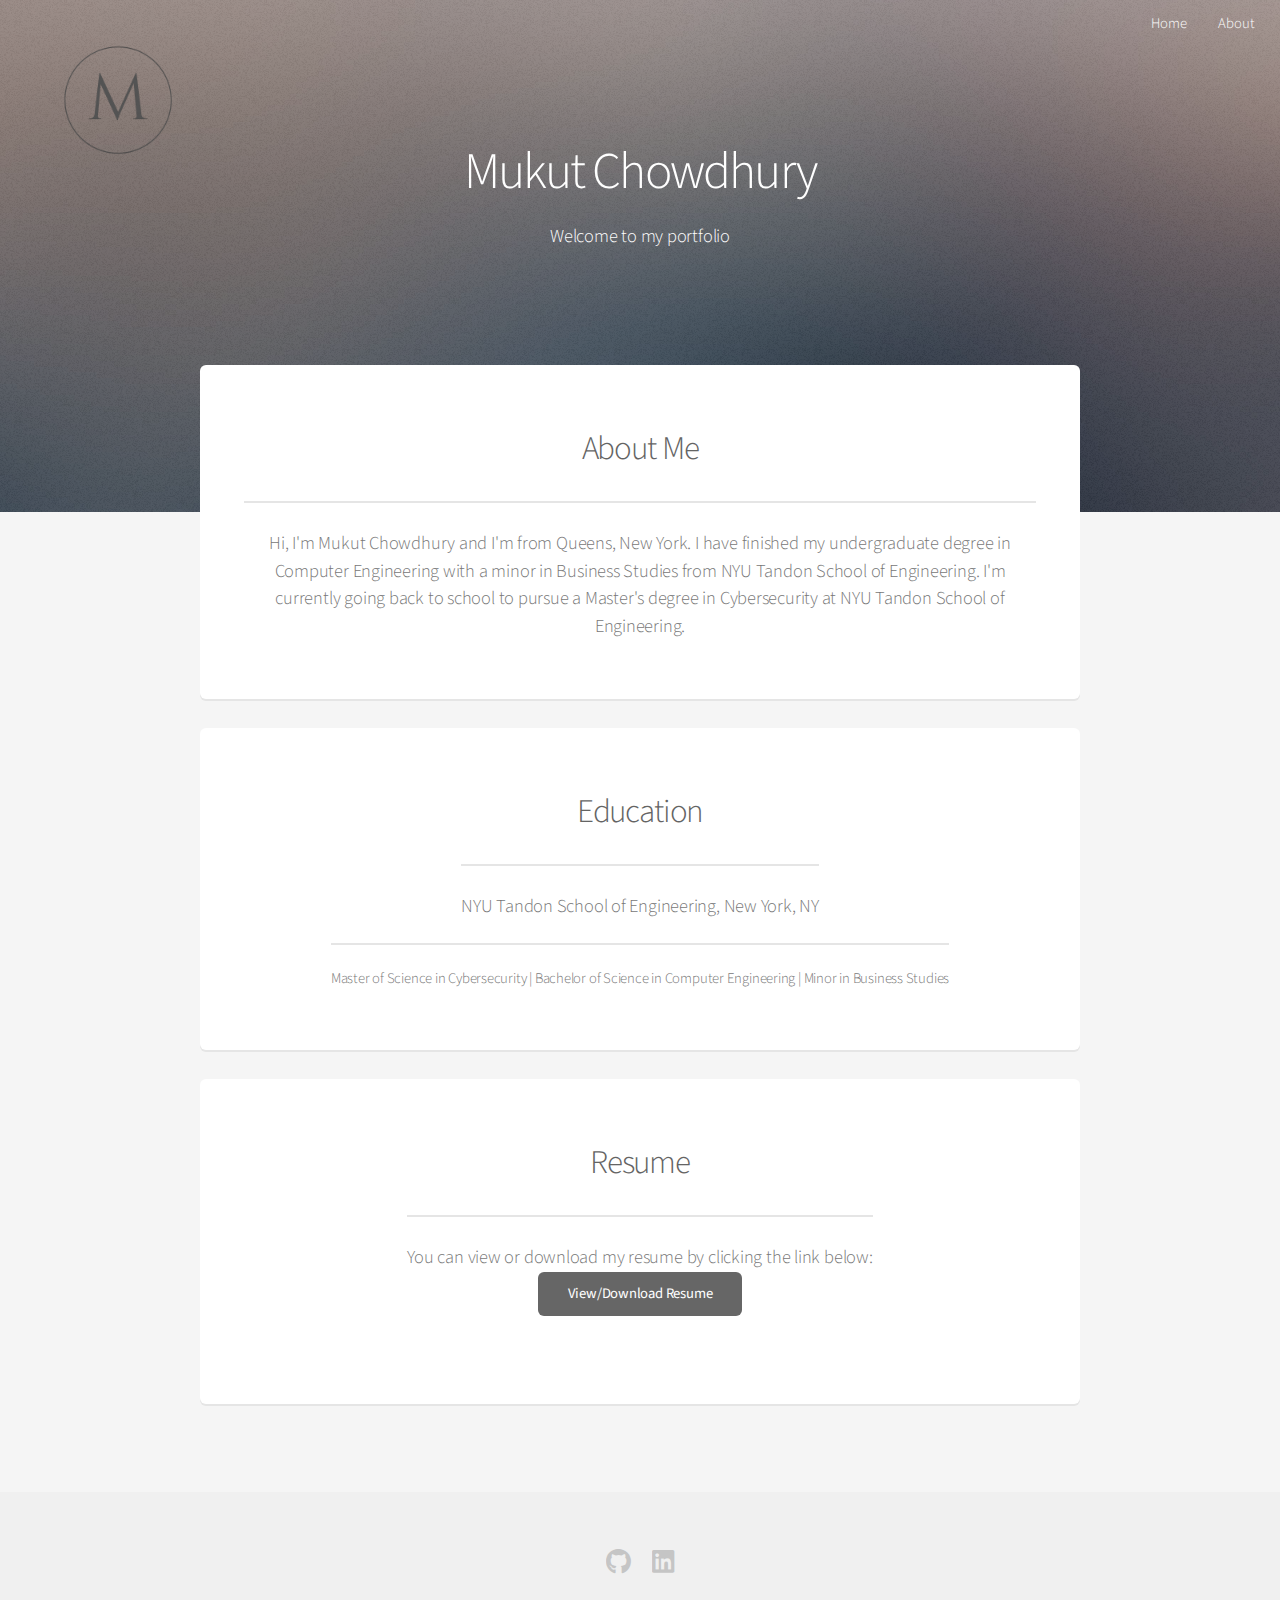
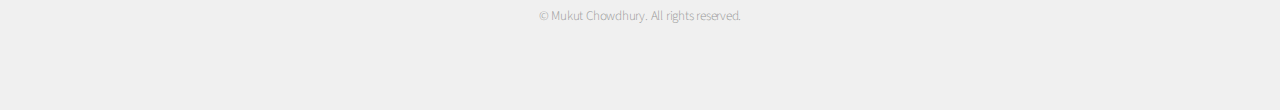
==== index.html @ 675eed46 "initial commit" ====
<!DOCTYPE HTML>
<html>
	<head>
		<title>Mukut Chowdhury - Portfolio</title>
		<meta charset="utf-8" />
		<meta name="viewport" content="width=device-width, initial-scale=1, user-scalable=no" />
		<link rel="stylesheet" href="assets/css/main.css" />
	</head>
	<body class="landing is-preload">
		<div id="page-wrapper">

			<!-- Header -->
				<header id="header" class="alt">
					<h1><a href="index.html"><img src="images/mukut-logo.png" alt="Logo" width="200px" height="200px"/></a></h1>
					<nav id="nav">
						<ul>
							<li><a href="index.html">Home</a></li>
							<li><a href="generic.html">About</a></li>
						</ul>
					</nav>
				</header>

			<!-- Banner -->
				<section id="banner">
					<h2>Mukut Chowdhury</h2>
					<p>Welcome to my portfolio</p>
				</section>

			<!-- Main -->
				<section id="main" class="container">
					<section class="box special">
						<header class="major">
							<h2>About Me</h2>
							<p>Hi, I'm Mukut Chowdhury and I'm from Queens, New York. I have finished my undergraduate degree in Computer Engineering with a minor in Business Studies from NYU Tandon School of Engineering. I'm currently going back to school to pursue a Master's degree in Cybersecurity at NYU Tandon School of Engineering. </p>
						</header>
					</section>

					<section class="box special features">
						<header class="major">
							<h2>Education</h2>
							<p>NYU Tandon School of Engineering, New York, NY</p>
							<p>Master of Science in Cybersecurity | Bachelor of Science in Computer Engineering | Minor in Business Studies</p>
						</header>
					</section>

					<section class="box special features">
						<header class="major">
							<h2>Resume</h2>
							<p>You can view or download my resume by clicking the link below:</p>
							<ul class="actions special">
								<li><a href="path/to/Mukut Chowdhury Resume.pdf" target="_blank" class="button">View/Download Resume</a></li>
							</ul>
						</header>
					</section>
				</section>

			<!-- Footer -->
				<footer id="footer">
					<ul class="icons">
						<li><a href="https://github.com/mukutchowdhury" target="_blank" class="icon brands fa-github"><span class="label">GitHub</span></a></li>
						<li><a href="https://linkedin.com/in/mchow2001" target="_blank" class="icon brands fa-linkedin"><span class="label">LinkedIn</span></a></li>
					</ul>
					<ul class="copyright">
						<li>&copy; Mukut Chowdhury. All rights reserved.</li>
					</ul>
				</footer>

		</div>

		<!-- Scripts -->
			<script src="assets/js/jquery.min.js"></script>
			<script src="assets/js/jquery.dropotron.min.js"></script>
			<script src="assets/js/jquery.scrollex.min.js"></script>
			<script src="assets/js/browser.min.js"></script>
			<script src="assets/js/breakpoints.min.js"></script>
			<script src="assets/js/util.js"></script>
			<script src="assets/js/main.js"></script>

	</body>
</html>
---- assets/css/main.css ----
@import url("fontawesome-all.min.css");
@import url("https://fonts.googleapis.com/css?family=Source+Sans+Pro:300,400,300italic,400italic");

/*
	Alpha by HTML5 UP
	html5up.net | @ajlkn
	Free for personal and commercial use under the CCA 3.0 license (html5up.net/license)
*/

/* Reset */

/* Based on meyerweb.com/eric/tools/css/reset (v2.0 | 20110126 | License: public domain) */

	html, body, div, span, applet, object,
	iframe, h1, h2, h3, h4, h5, h6, p, blockquote,
	pre, a, abbr, acronym, address, big, cite,
	code, del, dfn, em, img, ins, kbd, q, s, samp,
	small, strike, strong, sub, sup, tt, var, b,
	u, i, center, dl, dt, dd, ol, ul, li, fieldset,
	form, label, legend, table, caption, tbody,
	tfoot, thead, tr, th, td, article, aside,
	canvas, details, embed, figure, figcaption,
	footer, header, hgroup, menu, nav, output, ruby,
	section, summary, time, mark, audio, video {
		margin: 0;
		padding: 0;
		border: 0;
		font-size: 100%;
		font: inherit;
		vertical-align: baseline;
	}

	article, aside, details, figcaption, figure,
	footer, header, hgroup, menu, nav, section {
		display: block;
	}

	body {
		line-height: 1;
	}

	ol, ul {
		list-style: none;
	}

	blockquote, q {
		quotes: none;
	}

		blockquote:before, blockquote:after, q:before, q:after {
			content: '';
			content: none;
		}

	table {
		border-collapse: collapse;
		border-spacing: 0;
	}

	body {
		-webkit-text-size-adjust: none;
	}

	mark {
		background-color: transparent;
		color: inherit;
	}

	input::-moz-focus-inner {
		border: 0;
		padding: 0;
	}

	input, select, textarea {
		-moz-appearance: none;
		-webkit-appearance: none;
		-ms-appearance: none;
		appearance: none;
	}

/* Basic */

	@-ms-viewport {
		width: device-width;
	}

	body {
		-ms-overflow-style: scrollbar;
	}

	@media screen and (max-width: 480px) {

		html, body {
			min-width: 320px;
		}

	}

	html {
		box-sizing: border-box;
	}

	*, *:before, *:after {
		box-sizing: inherit;
	}

	body {
		background: #f5f5f5;
	}

	body, input, select, textarea {
		color: #777;
		font-family: "Source Sans Pro", sans-serif;
		font-size: 16pt;
		font-weight: 300;
		line-height: 1.65em;
		letter-spacing: -0.015em;
	}

	a {
		-moz-transition: color 0.2s ease-in-out, border-bottom-color 0.2s ease-in-out;
		-webkit-transition: color 0.2s ease-in-out, border-bottom-color 0.2s ease-in-out;
		-ms-transition: color 0.2s ease-in-out, border-bottom-color 0.2s ease-in-out;
		transition: color 0.2s ease-in-out, border-bottom-color 0.2s ease-in-out;
		border-bottom: dotted 1px;
		color: #e89980;
		text-decoration: none;
	}

		a:hover {
			border-bottom-color: transparent;
		}

	strong, b {
		color: #646464;
		font-weight: 400;
	}

	em, i {
		font-style: italic;
	}

	p {
		margin: 0 0 2em 0;
	}

	h1, h2, h3, h4, h5, h6 {
		color: #646464;
		font-weight: 300;
		line-height: 1em;
		margin: 0 0 0.5em 0;
	}

		h1 a, h2 a, h3 a, h4 a, h5 a, h6 a {
			color: inherit;
			text-decoration: none;
		}

	h2 {
		font-size: 2.25em;
		line-height: 1.5em;
		letter-spacing: -0.035em;
	}

	h3 {
		font-size: 1.75em;
		line-height: 1.5em;
		letter-spacing: -0.025em;
	}

	h4 {
		font-size: 1.1em;
		line-height: 1.5em;
		letter-spacing: 0;
	}

	h5 {
		font-size: 0.9em;
		line-height: 1.5em;
		letter-spacing: 0;
	}

	h6 {
		font-size: 0.7em;
		line-height: 1.5em;
		letter-spacing: 0;
	}

	sub {
		font-size: 0.8em;
		position: relative;
		top: 0.5em;
	}

	sup {
		font-size: 0.8em;
		position: relative;
		top: -0.5em;
	}

	hr {
		border: 0;
		border-bottom: solid 2px #e5e5e5;
		margin: 2em 0;
	}

		hr.major {
			margin: 3em 0;
		}

	blockquote {
		border-left: solid 4px #e5e5e5;
		font-style: italic;
		margin: 0 0 2em 0;
		padding: 0.5em 0 0.5em 2em;
	}

	pre {
		-webkit-overflow-scrolling: touch;
		background: #f8f8f8;
		border-radius: 6px;
		border: solid 1px #e5e5e5;
		font-family: monospace;
		font-size: 0.9em;
		line-height: 1.75em;
		margin: 0 0 2em 0;
		overflow-x: auto;
		padding: 1em 1.5em;
	}

	code {
		background: #f8f8f8;
		border-radius: 6px;
		border: solid 1px #e5e5e5;
		font-family: monospace;
		font-size: 0.9em;
		margin: 0 0.25em;
		padding: 0.25em 0.65em;
	}

	.align-left {
		text-align: left;
	}

	.align-center {
		text-align: center;
	}

	.align-right {
		text-align: right;
	}

/* Row */

	.row {
		display: flex;
		flex-wrap: wrap;
		box-sizing: border-box;
		align-items: stretch;
	}

		.row > * {
			box-sizing: border-box;
		}

		.row.gtr-uniform > * > :last-child {
			margin-bottom: 0;
		}

		.row.aln-left {
			justify-content: flex-start;
		}

		.row.aln-center {
			justify-content: center;
		}

		.row.aln-right {
			justify-content: flex-end;
		}

		.row.aln-top {
			align-items: flex-start;
		}

		.row.aln-middle {
			align-items: center;
		}

		.row.aln-bottom {
			align-items: flex-end;
		}

		.row > .imp {
			order: -1;
		}

		.row > .col-1 {
			width: 8.33333%;
		}

		.row > .off-1 {
			margin-left: 8.33333%;
		}

		.row > .col-2 {
			width: 16.66667%;
		}

		.row > .off-2 {
			margin-left: 16.66667%;
		}

		.row > .col-3 {
			width: 25%;
		}

		.row > .off-3 {
			margin-left: 25%;
		}

		.row > .col-4 {
			width: 33.33333%;
		}

		.row > .off-4 {
			margin-left: 33.33333%;
		}

		.row > .col-5 {
			width: 41.66667%;
		}

		.row > .off-5 {
			margin-left: 41.66667%;
		}

		.row > .col-6 {
			width: 50%;
		}

		.row > .off-6 {
			margin-left: 50%;
		}

		.row > .col-7 {
			width: 58.33333%;
		}

		.row > .off-7 {
			margin-left: 58.33333%;
		}

		.row > .col-8 {
			width: 66.66667%;
		}

		.row > .off-8 {
			margin-left: 66.66667%;
		}

		.row > .col-9 {
			width: 75%;
		}

		.row > .off-9 {
			margin-left: 75%;
		}

		.row > .col-10 {
			width: 83.33333%;
		}

		.row > .off-10 {
			margin-left: 83.33333%;
		}

		.row > .col-11 {
			width: 91.66667%;
		}

		.row > .off-11 {
			margin-left: 91.66667%;
		}

		.row > .col-12 {
			width: 100%;
		}

		.row > .off-12 {
			margin-left: 100%;
		}

		.row.gtr-0 {
			margin-top: 0;
			margin-left: 0em;
		}

			.row.gtr-0 > * {
				padding: 0 0 0 0em;
			}

			.row.gtr-0.gtr-uniform {
				margin-top: 0em;
			}

				.row.gtr-0.gtr-uniform > * {
					padding-top: 0em;
				}

		.row.gtr-25 {
			margin-top: 0;
			margin-left: -0.5em;
		}

			.row.gtr-25 > * {
				padding: 0 0 0 0.5em;
			}

			.row.gtr-25.gtr-uniform {
				margin-top: -0.5em;
			}

				.row.gtr-25.gtr-uniform > * {
					padding-top: 0.5em;
				}

		.row.gtr-50 {
			margin-top: 0;
			margin-left: -1em;
		}

			.row.gtr-50 > * {
				padding: 0 0 0 1em;
			}

			.row.gtr-50.gtr-uniform {
				margin-top: -1em;
			}

				.row.gtr-50.gtr-uniform > * {
					padding-top: 1em;
				}

		.row {
			margin-top: 0;
			margin-left: -2em;
		}

			.row > * {
				padding: 0 0 0 2em;
			}

			.row.gtr-uniform {
				margin-top: -2em;
			}

				.row.gtr-uniform > * {
					padding-top: 2em;
				}

		.row.gtr-150 {
			margin-top: 0;
			margin-left: -3em;
		}

			.row.gtr-150 > * {
				padding: 0 0 0 3em;
			}

			.row.gtr-150.gtr-uniform {
				margin-top: -3em;
			}

				.row.gtr-150.gtr-uniform > * {
					padding-top: 3em;
				}

		.row.gtr-200 {
			margin-top: 0;
			margin-left: -4em;
		}

			.row.gtr-200 > * {
				padding: 0 0 0 4em;
			}

			.row.gtr-200.gtr-uniform {
				margin-top: -4em;
			}

				.row.gtr-200.gtr-uniform > * {
					padding-top: 4em;
				}

		@media screen and (max-width: 1680px) {

			.row {
				display: flex;
				flex-wrap: wrap;
				box-sizing: border-box;
				align-items: stretch;
			}

				.row > * {
					box-sizing: border-box;
				}

				.row.gtr-uniform > * > :last-child {
					margin-bottom: 0;
				}

				.row.aln-left {
					justify-content: flex-start;
				}

				.row.aln-center {
					justify-content: center;
				}

				.row.aln-right {
					justify-content: flex-end;
				}

				.row.aln-top {
					align-items: flex-start;
				}

				.row.aln-middle {
					align-items: center;
				}

				.row.aln-bottom {
					align-items: flex-end;
				}

				.row > .imp-wide {
					order: -1;
				}

				.row > .col-1-wide {
					width: 8.33333%;
				}

				.row > .off-1-wide {
					margin-left: 8.33333%;
				}

				.row > .col-2-wide {
					width: 16.66667%;
				}

				.row > .off-2-wide {
					margin-left: 16.66667%;
				}

				.row > .col-3-wide {
					width: 25%;
				}

				.row > .off-3-wide {
					margin-left: 25%;
				}

				.row > .col-4-wide {
					width: 33.33333%;
				}

				.row > .off-4-wide {
					margin-left: 33.33333%;
				}

				.row > .col-5-wide {
					width: 41.66667%;
				}

				.row > .off-5-wide {
					margin-left: 41.66667%;
				}

				.row > .col-6-wide {
					width: 50%;
				}

				.row > .off-6-wide {
					margin-left: 50%;
				}

				.row > .col-7-wide {
					width: 58.33333%;
				}

				.row > .off-7-wide {
					margin-left: 58.33333%;
				}

				.row > .col-8-wide {
					width: 66.66667%;
				}

				.row > .off-8-wide {
					margin-left: 66.66667%;
				}

				.row > .col-9-wide {
					width: 75%;
				}

				.row > .off-9-wide {
					margin-left: 75%;
				}

				.row > .col-10-wide {
					width: 83.33333%;
				}

				.row > .off-10-wide {
					margin-left: 83.33333%;
				}

				.row > .col-11-wide {
					width: 91.66667%;
				}

				.row > .off-11-wide {
					margin-left: 91.66667%;
				}

				.row > .col-12-wide {
					width: 100%;
				}

				.row > .off-12-wide {
					margin-left: 100%;
				}

				.row.gtr-0 {
					margin-top: 0;
					margin-left: 0em;
				}

					.row.gtr-0 > * {
						padding: 0 0 0 0em;
					}

					.row.gtr-0.gtr-uniform {
						margin-top: 0em;
					}

						.row.gtr-0.gtr-uniform > * {
							padding-top: 0em;
						}

				.row.gtr-25 {
					margin-top: 0;
					margin-left: -0.5em;
				}

					.row.gtr-25 > * {
						padding: 0 0 0 0.5em;
					}

					.row.gtr-25.gtr-uniform {
						margin-top: -0.5em;
					}

						.row.gtr-25.gtr-uniform > * {
							padding-top: 0.5em;
						}

				.row.gtr-50 {
					margin-top: 0;
					margin-left: -1em;
				}

					.row.gtr-50 > * {
						padding: 0 0 0 1em;
					}

					.row.gtr-50.gtr-uniform {
						margin-top: -1em;
					}

						.row.gtr-50.gtr-uniform > * {
							padding-top: 1em;
						}

				.row {
					margin-top: 0;
					margin-left: -2em;
				}

					.row > * {
						padding: 0 0 0 2em;
					}

					.row.gtr-uniform {
						margin-top: -2em;
					}

						.row.gtr-uniform > * {
							padding-top: 2em;
						}

				.row.gtr-150 {
					margin-top: 0;
					margin-left: -3em;
				}

					.row.gtr-150 > * {
						padding: 0 0 0 3em;
					}

					.row.gtr-150.gtr-uniform {
						margin-top: -3em;
					}

						.row.gtr-150.gtr-uniform > * {
							padding-top: 3em;
						}

				.row.gtr-200 {
					margin-top: 0;
					margin-left: -4em;
				}

					.row.gtr-200 > * {
						padding: 0 0 0 4em;
					}

					.row.gtr-200.gtr-uniform {
						margin-top: -4em;
					}

						.row.gtr-200.gtr-uniform > * {
							padding-top: 4em;
						}

		}

		@media screen and (max-width: 1280px) {

			.row {
				display: flex;
				flex-wrap: wrap;
				box-sizing: border-box;
				align-items: stretch;
			}

				.row > * {
					box-sizing: border-box;
				}

				.row.gtr-uniform > * > :last-child {
					margin-bottom: 0;
				}

				.row.aln-left {
					justify-content: flex-start;
				}

				.row.aln-center {
					justify-content: center;
				}

				.row.aln-right {
					justify-content: flex-end;
				}

				.row.aln-top {
					align-items: flex-start;
				}

				.row.aln-middle {
					align-items: center;
				}

				.row.aln-bottom {
					align-items: flex-end;
				}

				.row > .imp-normal {
					order: -1;
				}

				.row > .col-1-normal {
					width: 8.33333%;
				}

				.row > .off-1-normal {
					margin-left: 8.33333%;
				}

				.row > .col-2-normal {
					width: 16.66667%;
				}

				.row > .off-2-normal {
					margin-left: 16.66667%;
				}

				.row > .col-3-normal {
					width: 25%;
				}

				.row > .off-3-normal {
					margin-left: 25%;
				}

				.row > .col-4-normal {
					width: 33.33333%;
				}

				.row > .off-4-normal {
					margin-left: 33.33333%;
				}

				.row > .col-5-normal {
					width: 41.66667%;
				}

				.row > .off-5-normal {
					margin-left: 41.66667%;
				}

				.row > .col-6-normal {
					width: 50%;
				}

				.row > .off-6-normal {
					margin-left: 50%;
				}

				.row > .col-7-normal {
					width: 58.33333%;
				}

				.row > .off-7-normal {
					margin-left: 58.33333%;
				}

				.row > .col-8-normal {
					width: 66.66667%;
				}

				.row > .off-8-normal {
					margin-left: 66.66667%;
				}

				.row > .col-9-normal {
					width: 75%;
				}

				.row > .off-9-normal {
					margin-left: 75%;
				}

				.row > .col-10-normal {
					width: 83.33333%;
				}

				.row > .off-10-normal {
					margin-left: 83.33333%;
				}

				.row > .col-11-normal {
					width: 91.66667%;
				}

				.row > .off-11-normal {
					margin-left: 91.66667%;
				}

				.row > .col-12-normal {
					width: 100%;
				}

				.row > .off-12-normal {
					margin-left: 100%;
				}

				.row.gtr-0 {
					margin-top: 0;
					margin-left: 0em;
				}

					.row.gtr-0 > * {
						padding: 0 0 0 0em;
					}

					.row.gtr-0.gtr-uniform {
						margin-top: 0em;
					}

						.row.gtr-0.gtr-uniform > * {
							padding-top: 0em;
						}

				.row.gtr-25 {
					margin-top: 0;
					margin-left: -0.5em;
				}

					.row.gtr-25 > * {
						padding: 0 0 0 0.5em;
					}

					.row.gtr-25.gtr-uniform {
						margin-top: -0.5em;
					}

						.row.gtr-25.gtr-uniform > * {
							padding-top: 0.5em;
						}

				.row.gtr-50 {
					margin-top: 0;
					margin-left: -1em;
				}

					.row.gtr-50 > * {
						padding: 0 0 0 1em;
					}

					.row.gtr-50.gtr-uniform {
						margin-top: -1em;
					}

						.row.gtr-50.gtr-uniform > * {
							padding-top: 1em;
						}

				.row {
					margin-top: 0;
					margin-left: -2em;
				}

					.row > * {
						padding: 0 0 0 2em;
					}

					.row.gtr-uniform {
						margin-top: -2em;
					}

						.row.gtr-uniform > * {
							padding-top: 2em;
						}

				.row.gtr-150 {
					margin-top: 0;
					margin-left: -3em;
				}

					.row.gtr-150 > * {
						padding: 0 0 0 3em;
					}

					.row.gtr-150.gtr-uniform {
						margin-top: -3em;
					}

						.row.gtr-150.gtr-uniform > * {
							padding-top: 3em;
						}

				.row.gtr-200 {
					margin-top: 0;
					margin-left: -4em;
				}

					.row.gtr-200 > * {
						padding: 0 0 0 4em;
					}

					.row.gtr-200.gtr-uniform {
						margin-top: -4em;
					}

						.row.gtr-200.gtr-uniform > * {
							padding-top: 4em;
						}

		}

		@media screen and (max-width: 980px) {

			.row {
				display: flex;
				flex-wrap: wrap;
				box-sizing: border-box;
				align-items: stretch;
			}

				.row > * {
					box-sizing: border-box;
				}

				.row.gtr-uniform > * > :last-child {
					margin-bottom: 0;
				}

				.row.aln-left {
					justify-content: flex-start;
				}

				.row.aln-center {
					justify-content: center;
				}

				.row.aln-right {
					justify-content: flex-end;
				}

				.row.aln-top {
					align-items: flex-start;
				}

				.row.aln-middle {
					align-items: center;
				}

				.row.aln-bottom {
					align-items: flex-end;
				}

				.row > .imp-narrow {
					order: -1;
				}

				.row > .col-1-narrow {
					width: 8.33333%;
				}

				.row > .off-1-narrow {
					margin-left: 8.33333%;
				}

				.row > .col-2-narrow {
					width: 16.66667%;
				}

				.row > .off-2-narrow {
					margin-left: 16.66667%;
				}

				.row > .col-3-narrow {
					width: 25%;
				}

				.row > .off-3-narrow {
					margin-left: 25%;
				}

				.row > .col-4-narrow {
					width: 33.33333%;
				}

				.row > .off-4-narrow {
					margin-left: 33.33333%;
				}

				.row > .col-5-narrow {
					width: 41.66667%;
				}

				.row > .off-5-narrow {
					margin-left: 41.66667%;
				}

				.row > .col-6-narrow {
					width: 50%;
				}

				.row > .off-6-narrow {
					margin-left: 50%;
				}

				.row > .col-7-narrow {
					width: 58.33333%;
				}

				.row > .off-7-narrow {
					margin-left: 58.33333%;
				}

				.row > .col-8-narrow {
					width: 66.66667%;
				}

				.row > .off-8-narrow {
					margin-left: 66.66667%;
				}

				.row > .col-9-narrow {
					width: 75%;
				}

				.row > .off-9-narrow {
					margin-left: 75%;
				}

				.row > .col-10-narrow {
					width: 83.33333%;
				}

				.row > .off-10-narrow {
					margin-left: 83.33333%;
				}

				.row > .col-11-narrow {
					width: 91.66667%;
				}

				.row > .off-11-narrow {
					margin-left: 91.66667%;
				}

				.row > .col-12-narrow {
					width: 100%;
				}

				.row > .off-12-narrow {
					margin-left: 100%;
				}

				.row.gtr-0 {
					margin-top: 0;
					margin-left: 0em;
				}

					.row.gtr-0 > * {
						padding: 0 0 0 0em;
					}

					.row.gtr-0.gtr-uniform {
						margin-top: 0em;
					}

						.row.gtr-0.gtr-uniform > * {
							padding-top: 0em;
						}

				.row.gtr-25 {
					margin-top: 0;
					margin-left: -0.5em;
				}

					.row.gtr-25 > * {
						padding: 0 0 0 0.5em;
					}

					.row.gtr-25.gtr-uniform {
						margin-top: -0.5em;
					}

						.row.gtr-25.gtr-uniform > * {
							padding-top: 0.5em;
						}

				.row.gtr-50 {
					margin-top: 0;
					margin-left: -1em;
				}

					.row.gtr-50 > * {
						padding: 0 0 0 1em;
					}

					.row.gtr-50.gtr-uniform {
						margin-top: -1em;
					}

						.row.gtr-50.gtr-uniform > * {
							padding-top: 1em;
						}

				.row {
					margin-top: 0;
					margin-left: -2em;
				}

					.row > * {
						padding: 0 0 0 2em;
					}

					.row.gtr-uniform {
						margin-top: -2em;
					}

						.row.gtr-uniform > * {
							padding-top: 2em;
						}

				.row.gtr-150 {
					margin-top: 0;
					margin-left: -3em;
				}

					.row.gtr-150 > * {
						padding: 0 0 0 3em;
					}

					.row.gtr-150.gtr-uniform {
						margin-top: -3em;
					}

						.row.gtr-150.gtr-uniform > * {
							padding-top: 3em;
						}

				.row.gtr-200 {
					margin-top: 0;
					margin-left: -4em;
				}

					.row.gtr-200 > * {
						padding: 0 0 0 4em;
					}

					.row.gtr-200.gtr-uniform {
						margin-top: -4em;
					}

						.row.gtr-200.gtr-uniform > * {
							padding-top: 4em;
						}

		}

		@media screen and (max-width: 840px) {

			.row {
				display: flex;
				flex-wrap: wrap;
				box-sizing: border-box;
				align-items: stretch;
			}

				.row > * {
					box-sizing: border-box;
				}

				.row.gtr-uniform > * > :last-child {
					margin-bottom: 0;
				}

				.row.aln-left {
					justify-content: flex-start;
				}

				.row.aln-center {
					justify-content: center;
				}

				.row.aln-right {
					justify-content: flex-end;
				}

				.row.aln-top {
					align-items: flex-start;
				}

				.row.aln-middle {
					align-items: center;
				}

				.row.aln-bottom {
					align-items: flex-end;
				}

				.row > .imp-narrower {
					order: -1;
				}

				.row > .col-1-narrower {
					width: 8.33333%;
				}

				.row > .off-1-narrower {
					margin-left: 8.33333%;
				}

				.row > .col-2-narrower {
					width: 16.66667%;
				}

				.row > .off-2-narrower {
					margin-left: 16.66667%;
				}

				.row > .col-3-narrower {
					width: 25%;
				}

				.row > .off-3-narrower {
					margin-left: 25%;
				}

				.row > .col-4-narrower {
					width: 33.33333%;
				}

				.row > .off-4-narrower {
					margin-left: 33.33333%;
				}

				.row > .col-5-narrower {
					width: 41.66667%;
				}

				.row > .off-5-narrower {
					margin-left: 41.66667%;
				}

				.row > .col-6-narrower {
					width: 50%;
				}

				.row > .off-6-narrower {
					margin-left: 50%;
				}

				.row > .col-7-narrower {
					width: 58.33333%;
				}

				.row > .off-7-narrower {
					margin-left: 58.33333%;
				}

				.row > .col-8-narrower {
					width: 66.66667%;
				}

				.row > .off-8-narrower {
					margin-left: 66.66667%;
				}

				.row > .col-9-narrower {
					width: 75%;
				}

				.row > .off-9-narrower {
					margin-left: 75%;
				}

				.row > .col-10-narrower {
					width: 83.33333%;
				}

				.row > .off-10-narrower {
					margin-left: 83.33333%;
				}

				.row > .col-11-narrower {
					width: 91.66667%;
				}

				.row > .off-11-narrower {
					margin-left: 91.66667%;
				}

				.row > .col-12-narrower {
					width: 100%;
				}

				.row > .off-12-narrower {
					margin-left: 100%;
				}

				.row.gtr-0 {
					margin-top: 0;
					margin-left: 0em;
				}

					.row.gtr-0 > * {
						padding: 0 0 0 0em;
					}

					.row.gtr-0.gtr-uniform {
						margin-top: 0em;
					}

						.row.gtr-0.gtr-uniform > * {
							padding-top: 0em;
						}

				.row.gtr-25 {
					margin-top: 0;
					margin-left: -0.5em;
				}

					.row.gtr-25 > * {
						padding: 0 0 0 0.5em;
					}

					.row.gtr-25.gtr-uniform {
						margin-top: -0.5em;
					}

						.row.gtr-25.gtr-uniform > * {
							padding-top: 0.5em;
						}

				.row.gtr-50 {
					margin-top: 0;
					margin-left: -1em;
				}

					.row.gtr-50 > * {
						padding: 0 0 0 1em;
					}

					.row.gtr-50.gtr-uniform {
						margin-top: -1em;
					}

						.row.gtr-50.gtr-uniform > * {
							padding-top: 1em;
						}

				.row {
					margin-top: 0;
					margin-left: -2em;
				}

					.row > * {
						padding: 0 0 0 2em;
					}

					.row.gtr-uniform {
						margin-top: -2em;
					}

						.row.gtr-uniform > * {
							padding-top: 2em;
						}

				.row.gtr-150 {
					margin-top: 0;
					margin-left: -3em;
				}

					.row.gtr-150 > * {
						padding: 0 0 0 3em;
					}

					.row.gtr-150.gtr-uniform {
						margin-top: -3em;
					}

						.row.gtr-150.gtr-uniform > * {
							padding-top: 3em;
						}

				.row.gtr-200 {
					margin-top: 0;
					margin-left: -4em;
				}

					.row.gtr-200 > * {
						padding: 0 0 0 4em;
					}

					.row.gtr-200.gtr-uniform {
						margin-top: -4em;
					}

						.row.gtr-200.gtr-uniform > * {
							padding-top: 4em;
						}

		}

		@media screen and (max-width: 736px) {

			.row {
				display: flex;
				flex-wrap: wrap;
				box-sizing: border-box;
				align-items: stretch;
			}

				.row > * {
					box-sizing: border-box;
				}

				.row.gtr-uniform > * > :last-child {
					margin-bottom: 0;
				}

				.row.aln-left {
					justify-content: flex-start;
				}

				.row.aln-center {
					justify-content: center;
				}

				.row.aln-right {
					justify-content: flex-end;
				}

				.row.aln-top {
					align-items: flex-start;
				}

				.row.aln-middle {
					align-items: center;
				}

				.row.aln-bottom {
					align-items: flex-end;
				}

				.row > .imp-mobile {
					order: -1;
				}

				.row > .col-1-mobile {
					width: 8.33333%;
				}

				.row > .off-1-mobile {
					margin-left: 8.33333%;
				}

				.row > .col-2-mobile {
					width: 16.66667%;
				}

				.row > .off-2-mobile {
					margin-left: 16.66667%;
				}

				.row > .col-3-mobile {
					width: 25%;
				}

				.row > .off-3-mobile {
					margin-left: 25%;
				}

				.row > .col-4-mobile {
					width: 33.33333%;
				}

				.row > .off-4-mobile {
					margin-left: 33.33333%;
				}

				.row > .col-5-mobile {
					width: 41.66667%;
				}

				.row > .off-5-mobile {
					margin-left: 41.66667%;
				}

				.row > .col-6-mobile {
					width: 50%;
				}

				.row > .off-6-mobile {
					margin-left: 50%;
				}

				.row > .col-7-mobile {
					width: 58.33333%;
				}

				.row > .off-7-mobile {
					margin-left: 58.33333%;
				}

				.row > .col-8-mobile {
					width: 66.66667%;
				}

				.row > .off-8-mobile {
					margin-left: 66.66667%;
				}

				.row > .col-9-mobile {
					width: 75%;
				}

				.row > .off-9-mobile {
					margin-left: 75%;
				}

				.row > .col-10-mobile {
					width: 83.33333%;
				}

				.row > .off-10-mobile {
					margin-left: 83.33333%;
				}

				.row > .col-11-mobile {
					width: 91.66667%;
				}

				.row > .off-11-mobile {
					margin-left: 91.66667%;
				}

				.row > .col-12-mobile {
					width: 100%;
				}

				.row > .off-12-mobile {
					margin-left: 100%;
				}

				.row.gtr-0 {
					margin-top: 0;
					margin-left: 0em;
				}

					.row.gtr-0 > * {
						padding: 0 0 0 0em;
					}

					.row.gtr-0.gtr-uniform {
						margin-top: 0em;
					}

						.row.gtr-0.gtr-uniform > * {
							padding-top: 0em;
						}

				.row.gtr-25 {
					margin-top: 0;
					margin-left: -0.5em;
				}

					.row.gtr-25 > * {
						padding: 0 0 0 0.5em;
					}

					.row.gtr-25.gtr-uniform {
						margin-top: -0.5em;
					}

						.row.gtr-25.gtr-uniform > * {
							padding-top: 0.5em;
						}

				.row.gtr-50 {
					margin-top: 0;
					margin-left: -1em;
				}

					.row.gtr-50 > * {
						padding: 0 0 0 1em;
					}

					.row.gtr-50.gtr-uniform {
						margin-top: -1em;
					}

						.row.gtr-50.gtr-uniform > * {
							padding-top: 1em;
						}

				.row {
					margin-top: 0;
					margin-left: -2em;
				}

					.row > * {
						padding: 0 0 0 2em;
					}

					.row.gtr-uniform {
						margin-top: -2em;
					}

						.row.gtr-uniform > * {
							padding-top: 2em;
						}

				.row.gtr-150 {
					margin-top: 0;
					margin-left: -3em;
				}

					.row.gtr-150 > * {
						padding: 0 0 0 3em;
					}

					.row.gtr-150.gtr-uniform {
						margin-top: -3em;
					}

						.row.gtr-150.gtr-uniform > * {
							padding-top: 3em;
						}

				.row.gtr-200 {
					margin-top: 0;
					margin-left: -4em;
				}

					.row.gtr-200 > * {
						padding: 0 0 0 4em;
					}

					.row.gtr-200.gtr-uniform {
						margin-top: -4em;
					}

						.row.gtr-200.gtr-uniform > * {
							padding-top: 4em;
						}

		}

		@media screen and (max-width: 480px) {

			.row {
				display: flex;
				flex-wrap: wrap;
				box-sizing: border-box;
				align-items: stretch;
			}

				.row > * {
					box-sizing: border-box;
				}

				.row.gtr-uniform > * > :last-child {
					margin-bottom: 0;
				}

				.row.aln-left {
					justify-content: flex-start;
				}

				.row.aln-center {
					justify-content: center;
				}

				.row.aln-right {
					justify-content: flex-end;
				}

				.row.aln-top {
					align-items: flex-start;
				}

				.row.aln-middle {
					align-items: center;
				}

				.row.aln-bottom {
					align-items: flex-end;
				}

				.row > .imp-mobilep {
					order: -1;
				}

				.row > .col-1-mobilep {
					width: 8.33333%;
				}

				.row > .off-1-mobilep {
					margin-left: 8.33333%;
				}

				.row > .col-2-mobilep {
					width: 16.66667%;
				}

				.row > .off-2-mobilep {
					margin-left: 16.66667%;
				}

				.row > .col-3-mobilep {
					width: 25%;
				}

				.row > .off-3-mobilep {
					margin-left: 25%;
				}

				.row > .col-4-mobilep {
					width: 33.33333%;
				}

				.row > .off-4-mobilep {
					margin-left: 33.33333%;
				}

				.row > .col-5-mobilep {
					width: 41.66667%;
				}

				.row > .off-5-mobilep {
					margin-left: 41.66667%;
				}

				.row > .col-6-mobilep {
					width: 50%;
				}

				.row > .off-6-mobilep {
					margin-left: 50%;
				}

				.row > .col-7-mobilep {
					width: 58.33333%;
				}

				.row > .off-7-mobilep {
					margin-left: 58.33333%;
				}

				.row > .col-8-mobilep {
					width: 66.66667%;
				}

				.row > .off-8-mobilep {
					margin-left: 66.66667%;
				}

				.row > .col-9-mobilep {
					width: 75%;
				}

				.row > .off-9-mobilep {
					margin-left: 75%;
				}

				.row > .col-10-mobilep {
					width: 83.33333%;
				}

				.row > .off-10-mobilep {
					margin-left: 83.33333%;
				}

				.row > .col-11-mobilep {
					width: 91.66667%;
				}

				.row > .off-11-mobilep {
					margin-left: 91.66667%;
				}

				.row > .col-12-mobilep {
					width: 100%;
				}

				.row > .off-12-mobilep {
					margin-left: 100%;
				}

				.row.gtr-0 {
					margin-top: 0;
					margin-left: 0em;
				}

					.row.gtr-0 > * {
						padding: 0 0 0 0em;
					}

					.row.gtr-0.gtr-uniform {
						margin-top: 0em;
					}

						.row.gtr-0.gtr-uniform > * {
							padding-top: 0em;
						}

				.row.gtr-25 {
					margin-top: 0;
					margin-left: -0.5em;
				}

					.row.gtr-25 > * {
						padding: 0 0 0 0.5em;
					}

					.row.gtr-25.gtr-uniform {
						margin-top: -0.5em;
					}

						.row.gtr-25.gtr-uniform > * {
							padding-top: 0.5em;
						}

				.row.gtr-50 {
					margin-top: 0;
					margin-left: -1em;
				}

					.row.gtr-50 > * {
						padding: 0 0 0 1em;
					}

					.row.gtr-50.gtr-uniform {
						margin-top: -1em;
					}

						.row.gtr-50.gtr-uniform > * {
							padding-top: 1em;
						}

				.row {
					margin-top: 0;
					margin-left: -2em;
				}

					.row > * {
						padding: 0 0 0 2em;
					}

					.row.gtr-uniform {
						margin-top: -2em;
					}

						.row.gtr-uniform > * {
							padding-top: 2em;
						}

				.row.gtr-150 {
					margin-top: 0;
					margin-left: -3em;
				}

					.row.gtr-150 > * {
						padding: 0 0 0 3em;
					}

					.row.gtr-150.gtr-uniform {
						margin-top: -3em;
					}

						.row.gtr-150.gtr-uniform > * {
							padding-top: 3em;
						}

				.row.gtr-200 {
					margin-top: 0;
					margin-left: -4em;
				}

					.row.gtr-200 > * {
						padding: 0 0 0 4em;
					}

					.row.gtr-200.gtr-uniform {
						margin-top: -4em;
					}

						.row.gtr-200.gtr-uniform > * {
							padding-top: 4em;
						}

		}

/* Container */

	.container {
		margin: 0 auto;
		max-width: calc(100% - 5em);
		width: 60em;
	}

		.container.xsmall {
			width: 15em;
		}

		.container.small {
			width: 30em;
		}

		.container.medium {
			width: 45em;
		}

		.container.large {
			width: 75em;
		}

		.container.xlarge {
			width: 90em;
		}

		.container.max {
			width: 100%;
		}

		@media screen and (max-width: 840px) {

			.container {
				width: 100% !important;
			}

		}

		@media screen and (max-width: 736px) {

			.container {
				max-width: 100%;
			}

		}

/* Section/Article */

	section.special, article.special {
		text-align: center;
	}

	header p {
		color: #999;
		position: relative;
		margin: 0 0 1.5em 0;
		font-style: italic;
	}

	header h2 + p {
		font-size: 1.25em;
		margin-top: -1em;
		line-height: 1.5em;
	}

	header h3 + p {
		font-size: 1.1em;
		margin-top: -0.85em;
		line-height: 1.5em;
	}

	header h4 + p,
	header h5 + p,
	header h6 + p {
		font-size: 0.8em;
		margin-top: -0.5em;
		line-height: 1.5em;
	}

	header.major {
		padding: 1em 0;
		text-align: center;
	}

		header.major h2 {
			margin: 0;
		}

		header.major p {
			display: inline-block;
			border-top: solid 2px #e5e5e5;
			color: #777;
			margin: 1.5em 0 0 0;
			padding: 1.5em 0 0 0;
			font-style: normal;
		}

/* Form */

	form {
		margin: 0 0 2em 0;
	}

	label {
		color: #646464;
		display: block;
		font-size: 0.9em;
		font-weight: 300;
		margin: 0 0 1em 0;
	}

	input[type="text"],
	input[type="password"],
	input[type="email"],
	select,
	textarea {
		-moz-appearance: none;
		-webkit-appearance: none;
		-ms-appearance: none;
		appearance: none;
		background-color: #f8f8f8;
		border-radius: 6px;
		border: solid 1px #e5e5e5;
		color: inherit;
		display: block;
		outline: 0;
		padding: 0 1em;
		text-decoration: none;
		width: 100%;
	}

		input[type="text"]:invalid,
		input[type="password"]:invalid,
		input[type="email"]:invalid,
		select:invalid,
		textarea:invalid {
			box-shadow: none;
		}

		input[type="text"]:focus,
		input[type="password"]:focus,
		input[type="email"]:focus,
		select:focus,
		textarea:focus {
			border-color: #e89980;
			box-shadow: 0 0 0 2px #e89980;
		}

	select {
		background-image: url("data:image/svg+xml;charset=utf8,%3Csvg xmlns='http://www.w3.org/2000/svg' width='40' height='40' preserveAspectRatio='none' viewBox='0 0 40 40'%3E%3Cpath d='M9.4,12.3l10.4,10.4l10.4-10.4c0.2-0.2,0.5-0.4,0.9-0.4c0.3,0,0.6,0.1,0.9,0.4l3.3,3.3c0.2,0.2,0.4,0.5,0.4,0.9 c0,0.4-0.1,0.6-0.4,0.9L20.7,31.9c-0.2,0.2-0.5,0.4-0.9,0.4c-0.3,0-0.6-0.1-0.9-0.4L4.3,17.3c-0.2-0.2-0.4-0.5-0.4-0.9 c0-0.4,0.1-0.6,0.4-0.9l3.3-3.3c0.2-0.2,0.5-0.4,0.9-0.4S9.1,12.1,9.4,12.3z' fill='%23e5e5e5' /%3E%3C/svg%3E");
		background-size: 1.25em;
		background-repeat: no-repeat;
		background-position: calc(100% - 1em) center;
		height: 3em;
		padding-right: 3em;
		text-overflow: ellipsis;
	}

		select option {
			color: #777;
			background-color: #f5f5f5;
		}

		select:focus::-ms-value {
			background-color: transparent;
		}

		select::-ms-expand {
			display: none;
		}

	input[type="text"],
	input[type="password"],
	input[type="email"],
	select {
		height: 3em;
	}

	textarea {
		padding: 0.75em 1em;
	}

	input[type="checkbox"],
	input[type="radio"] {
		-moz-appearance: none;
		-webkit-appearance: none;
		-ms-appearance: none;
		appearance: none;
		display: block;
		float: left;
		margin-right: -2em;
		opacity: 0;
		width: 1em;
		z-index: -1;
	}

		input[type="checkbox"] + label,
		input[type="radio"] + label {
			text-decoration: none;
			color: #777;
			cursor: pointer;
			display: inline-block;
			font-size: 1em;
			font-weight: 300;
			padding-left: 2.55em;
			padding-right: 0.75em;
			position: relative;
		}

			input[type="checkbox"] + label:before,
			input[type="radio"] + label:before {
				-moz-osx-font-smoothing: grayscale;
				-webkit-font-smoothing: antialiased;
				display: inline-block;
				font-style: normal;
				font-variant: normal;
				text-rendering: auto;
				line-height: 1;
				text-transform: none !important;
				font-family: 'Font Awesome 5 Free';
				font-weight: 900;
			}

			input[type="checkbox"] + label:before,
			input[type="radio"] + label:before {
				background: #f8f8f8;
				border-radius: 6px;
				border: solid 1px #e5e5e5;
				content: '';
				display: inline-block;
				font-size: 0.8em;
				height: 2.25em;
				left: 0;
				line-height: 2.25em;
				position: absolute;
				text-align: center;
				top: 0;
				width: 2.25em;
			}

		input[type="checkbox"]:checked + label:before,
		input[type="radio"]:checked + label:before {
			background: #666;
			border-color: #666;
			color: #ffffff;
			content: '\f00c';
		}

		input[type="checkbox"]:focus + label:before,
		input[type="radio"]:focus + label:before {
			border-color: #e89980;
			box-shadow: 0 0 0 1px #e89980;
		}

	input[type="checkbox"] + label:before {
		border-radius: 6px;
	}

	input[type="radio"] + label:before {
		border-radius: 100%;
	}

	::-webkit-input-placeholder {
		color: #999 !important;
		opacity: 1.0;
	}

	:-moz-placeholder {
		color: #999 !important;
		opacity: 1.0;
	}

	::-moz-placeholder {
		color: #999 !important;
		opacity: 1.0;
	}

	:-ms-input-placeholder {
		color: #999 !important;
		opacity: 1.0;
	}

/* Box */

	.box {
		background: #fff;
		border-radius: 6px;
		box-shadow: 0 2px 0 0 #e5e5e5;
		margin: 0 0 2em 0;
		padding: 3em;
	}

		.box > :last-child {
			margin-bottom: 0;
		}

		.box.alt {
			background: none !important;
			border-radius: 0 !important;
			box-shadow: none !important;
			margin: 0 0 2em 0;
			padding: 0 !important;
		}

		.box.features .features-row {
			border-top: solid 2px #e5e5e5;
			position: relative;
		}

			.box.features .features-row:after {
				clear: both;
				content: '';
				display: block;
			}

			.box.features .features-row section {
				float: left;
				padding: 3em;
				width: 50%;
			}

				.box.features .features-row section :last-child {
					margin-bottom: 0;
				}

				.box.features .features-row section:nth-child(2n) {
					padding-right: 0;
				}

					.box.features .features-row section:nth-child(2n):before {
						background: #e5e5e5;
						content: '';
						display: block;
						height: 100%;
						margin-left: -3em;
						position: absolute;
						top: 0;
						width: 2px;
					}

				.box.features .features-row section:nth-child(2n-1) {
					padding-left: 0;
				}

			.box.features .features-row:first-child {
				border-top: 0;
			}

				.box.features .features-row:first-child section {
					padding-top: 0;
				}

			.box.features .features-row:last-child {
				padding-bottom: 0;
			}

				.box.features .features-row:last-child section {
					padding-bottom: 0;
				}

		.box.special {
			text-align: center;
		}

		.box .image.featured {
			border-radius: 0;
			display: block;
			margin: 3em 0 3em -3em;
			position: relative;
			width: calc(100% + 6em);
		}

			.box .image.featured img {
				border-radius: 0;
				display: block;
				width: 100%;
			}

			.box .image.featured:first-child {
				border-radius: 6px 6px 0 0;
				margin-bottom: 3em;
				margin-top: -3em;
			}

				.box .image.featured:first-child img {
					border-radius: 6px 6px 0 0;
				}

			.box .image.featured:last-child {
				border-radius: 0 0 6px 6px;
				margin-bottom: -3em;
				margin-top: 3em;
			}

				.box .image.featured:last-child img {
					border-radius: 0 0 6px 6px;
				}

/* Icon */

	.icon {
		text-decoration: none;
		border-bottom: none;
		position: relative;
	}

		.icon:before {
			-moz-osx-font-smoothing: grayscale;
			-webkit-font-smoothing: antialiased;
			display: inline-block;
			font-style: normal;
			font-variant: normal;
			text-rendering: auto;
			line-height: 1;
			text-transform: none !important;
			font-family: 'Font Awesome 5 Free';
			font-weight: 400;
		}

		.icon > .label {
			display: none;
		}

		.icon:before {
			line-height: inherit;
		}

		.icon.solid:before {
			font-weight: 900;
		}

		.icon.brands:before {
			font-family: 'Font Awesome 5 Brands';
		}

		.icon.major {
			background: #666;
			border-radius: 100%;
			color: #ffffff;
			cursor: default;
			display: inline-block;
			height: 5.5em;
			line-height: 5.5em;
			margin: 0 0 2em 0;
			width: 5.5em;
		}

			.icon.major:before {
				font-size: 2.5em;
			}

			.icon.major.accent1 {
				background: #666;
				color: #ffffff;
			}

			.icon.major.accent2 {
				background: #e89980;
				color: #ffffff;
			}

			.icon.major.accent3 {
				background: #7fcdb8;
				color: #ffffff;
			}

			.icon.major.accent4 {
				background: #90b0ba;
				color: #ffffff;
			}

			.icon.major.accent5 {
				background: #e5cb95;
				color: #ffffff;
			}

/* Image */

	.image {
		border-radius: 6px;
		border: 0;
		display: inline-block;
		position: relative;
	}

		.image img {
			border-radius: 6px;
			display: block;
		}

		.image.left {
			float: left;
			padding: 0 1.5em 1em 0;
			top: 0.25em;
		}

		.image.right {
			float: right;
			padding: 0 0 1em 1.5em;
			top: 0.25em;
		}

		.image.fit {
			display: block;
			margin: 0 0 2em 0;
			width: 100%;
		}

			.image.fit img {
				display: block;
				width: 100%;
			}

/* List */

	ol {
		list-style: decimal;
		margin: 0 0 2em 0;
		padding-left: 1.25em;
	}

		ol li {
			padding-left: 0.25em;
		}

	ul {
		list-style: disc;
		margin: 0 0 2em 0;
		padding-left: 1em;
	}

		ul li {
			padding-left: 0.5em;
		}

		ul.alt {
			list-style: none;
			padding-left: 0;
		}

			ul.alt li {
				border-top: solid 1px #e5e5e5;
				padding: 0.5em 0;
			}

				ul.alt li:first-child {
					border-top: 0;
					padding-top: 0;
				}

		ul.icons {
			cursor: default;
			list-style: none;
			padding-left: 0;
		}

			ul.icons li {
				display: inline-block;
				padding: 0 1.25em 0 0;
			}

				ul.icons li:last-child {
					padding-right: 0;
				}

				ul.icons li .icon {
					color: inherit;
				}

					ul.icons li .icon:before {
						font-size: 1.75em;
					}

	dl {
		margin: 0 0 2em 0;
	}

/* Actions */

	ul.actions {
		display: -moz-flex;
		display: -webkit-flex;
		display: -ms-flex;
		display: flex;
		cursor: default;
		list-style: none;
		margin-left: -1em;
		padding-left: 0;
	}

		ul.actions li {
			padding: 0 0 0 1em;
			vertical-align: middle;
		}

		ul.actions.special {
			-moz-justify-content: center;
			-webkit-justify-content: center;
			-ms-justify-content: center;
			justify-content: center;
			width: 100%;
			margin-left: 0;
		}

			ul.actions.special li:first-child {
				padding-left: 0;
			}

		ul.actions.stacked {
			-moz-flex-direction: column;
			-webkit-flex-direction: column;
			-ms-flex-direction: column;
			flex-direction: column;
			margin-left: 0;
		}

			ul.actions.stacked li {
				padding: 1.3em 0 0 0;
			}

				ul.actions.stacked li:first-child {
					padding-top: 0;
				}

		ul.actions.fit {
			width: calc(100% + 1em);
		}

			ul.actions.fit li {
				-moz-flex-grow: 1;
				-webkit-flex-grow: 1;
				-ms-flex-grow: 1;
				flex-grow: 1;
				-moz-flex-shrink: 1;
				-webkit-flex-shrink: 1;
				-ms-flex-shrink: 1;
				flex-shrink: 1;
				width: 100%;
			}

				ul.actions.fit li > * {
					width: 100%;
				}

			ul.actions.fit.stacked {
				width: 100%;
			}

		@media screen and (max-width: 480px) {

			ul.actions:not(.fixed) {
				-moz-flex-direction: column;
				-webkit-flex-direction: column;
				-ms-flex-direction: column;
				flex-direction: column;
				margin-left: 0;
				width: 100% !important;
			}

				ul.actions:not(.fixed) li {
					-moz-flex-grow: 1;
					-webkit-flex-grow: 1;
					-ms-flex-grow: 1;
					flex-grow: 1;
					-moz-flex-shrink: 1;
					-webkit-flex-shrink: 1;
					-ms-flex-shrink: 1;
					flex-shrink: 1;
					padding: 1em 0 0 0;
					text-align: center;
					width: 100%;
				}

					ul.actions:not(.fixed) li > * {
						width: 100%;
					}

					ul.actions:not(.fixed) li:first-child {
						padding-top: 0;
					}

					ul.actions:not(.fixed) li input[type="submit"],
					ul.actions:not(.fixed) li input[type="reset"],
					ul.actions:not(.fixed) li input[type="button"],
					ul.actions:not(.fixed) li button,
					ul.actions:not(.fixed) li .button {
						width: 100%;
					}

						ul.actions:not(.fixed) li input[type="submit"].icon:before,
						ul.actions:not(.fixed) li input[type="reset"].icon:before,
						ul.actions:not(.fixed) li input[type="button"].icon:before,
						ul.actions:not(.fixed) li button.icon:before,
						ul.actions:not(.fixed) li .button.icon:before {
							margin-left: -0.5em;
						}

		}

/* Table */

	.table-wrapper {
		-webkit-overflow-scrolling: touch;
		overflow-x: auto;
	}

	table {
		margin: 0 0 2em 0;
		width: 100%;
	}

		table tbody tr {
			border: solid 1px #e5e5e5;
			border-left: 0;
			border-right: 0;
		}

			table tbody tr:nth-child(2n + 1) {
				background-color: #f8f8f8;
			}

		table td {
			padding: 0.75em 0.75em;
		}

		table th {
			color: #646464;
			font-size: 0.9em;
			font-weight: 300;
			padding: 0 0.75em 0.75em 0.75em;
			text-align: left;
		}

		table thead {
			border-bottom: solid 2px #e5e5e5;
		}

		table tfoot {
			border-top: solid 2px #e5e5e5;
		}

		table.alt {
			border-collapse: separate;
		}

			table.alt tbody tr td {
				border: solid 1px #e5e5e5;
				border-left-width: 0;
				border-top-width: 0;
			}

				table.alt tbody tr td:first-child {
					border-left-width: 1px;
				}

			table.alt tbody tr:first-child td {
				border-top-width: 1px;
			}

			table.alt thead {
				border-bottom: 0;
			}

			table.alt tfoot {
				border-top: 0;
			}

/* Button */

	input[type="submit"],
	input[type="reset"],
	input[type="button"],
	.button {
		-moz-appearance: none;
		-webkit-appearance: none;
		-ms-appearance: none;
		appearance: none;
		-moz-transition: background-color 0.2s ease-in-out, color 0.2s ease-in-out;
		-webkit-transition: background-color 0.2s ease-in-out, color 0.2s ease-in-out;
		-ms-transition: background-color 0.2s ease-in-out, color 0.2s ease-in-out;
		transition: background-color 0.2s ease-in-out, color 0.2s ease-in-out;
		background-color: #666;
		border-radius: 6px;
		border: 0;
		color: #ffffff;
		cursor: pointer;
		display: inline-block;
		font-weight: 400;
		height: 3em;
		line-height: 3em;
		padding: 0 2em;
		text-align: center;
		text-decoration: none;
		white-space: nowrap;
	}

		input[type="submit"]:hover,
		input[type="reset"]:hover,
		input[type="button"]:hover,
		.button:hover {
			background-color: #737373;
		}

		input[type="submit"]:active,
		input[type="reset"]:active,
		input[type="button"]:active,
		.button:active {
			background-color: #595959;
		}

		input[type="submit"].icon,
		input[type="reset"].icon,
		input[type="button"].icon,
		.button.icon {
			padding-left: 1.35em;
		}

			input[type="submit"].icon:before,
			input[type="reset"].icon:before,
			input[type="button"].icon:before,
			.button.icon:before {
				margin-right: 0.5em;
			}

		input[type="submit"].fit,
		input[type="reset"].fit,
		input[type="button"].fit,
		.button.fit {
			width: 100%;
		}

		input[type="submit"].small,
		input[type="reset"].small,
		input[type="button"].small,
		.button.small {
			font-size: 0.8em;
			height: 2.7em;
			line-height: 2.7em;
		}

		input[type="submit"].large,
		input[type="reset"].large,
		input[type="button"].large,
		.button.large {
			font-size: 1.25em;
			height: 2.7em;
			line-height: 2.7em;
		}

		input[type="submit"].alt,
		input[type="reset"].alt,
		input[type="button"].alt,
		.button.alt {
			background-color: transparent;
			box-shadow: inset 0 0 0 2px #e5e5e5;
			color: #777;
		}

			input[type="submit"].alt:hover,
			input[type="reset"].alt:hover,
			input[type="button"].alt:hover,
			.button.alt:hover {
				background-color: #f8f8f8;
			}

			input[type="submit"].alt:active,
			input[type="reset"].alt:active,
			input[type="button"].alt:active,
			.button.alt:active {
				background-color: #f0f0f0;
			}

			input[type="submit"].alt.icon:before,
			input[type="reset"].alt.icon:before,
			input[type="button"].alt.icon:before,
			.button.alt.icon:before {
				color: #999;
			}

		input[type="submit"].primary,
		input[type="reset"].primary,
		input[type="button"].primary,
		.button.primary {
			background-color: #e89980;
			color: #ffffff !important;
		}

			input[type="submit"].primary:hover,
			input[type="reset"].primary:hover,
			input[type="button"].primary:hover,
			.button.primary:hover {
				background-color: #ecaa96;
			}

			input[type="submit"].primary:active,
			input[type="reset"].primary:active,
			input[type="button"].primary:active,
			.button.primary:active {
				background-color: #e4886a;
			}

		input[type="submit"].disabled, input[type="submit"]:disabled,
		input[type="reset"].disabled,
		input[type="reset"]:disabled,
		input[type="button"].disabled,
		input[type="button"]:disabled,
		.button.disabled,
		.button:disabled {
			background-color: #777 !important;
			box-shadow: inset 0 -0.15em 0 0 rgba(0, 0, 0, 0.15);
			color: #f5f5f5 !important;
			cursor: default;
			opacity: 0.25;
		}

/* Header */

	#page-wrapper {
		padding-top: 3em;
	}

	body.landing #page-wrapper {
		padding-top: 0;
	}

	@-moz-keyframes reveal-header {
		0% {
			top: -5em;
		}

		100% {
			top: 0;
		}
	}

	@-webkit-keyframes reveal-header {
		0% {
			top: -5em;
		}

		100% {
			top: 0;
		}
	}

	@-ms-keyframes reveal-header {
		0% {
			top: -5em;
		}

		100% {
			top: 0;
		}
	}

	@keyframes reveal-header {
		0% {
			top: -5em;
		}

		100% {
			top: 0;
		}
	}

	#header {
		background: #444;
		color: #bbb;
		cursor: default;
		height: 3.25em;
		left: 0;
		line-height: 3.25em;
		position: fixed;
		top: 0;
		width: 100%;
		z-index: 10000;
	}

		#header h1 {
			color: inherit;
			height: inherit;
			left: 1.25em;
			line-height: inherit;
			margin: 0;
			padding: 0;
			position: absolute;
			top: 0;
		}

			#header h1 a {
				color: #fff;
				font-weight: 400;
				border: 0;
			}

		#header nav {
			height: inherit;
			line-height: inherit;
			position: absolute;
			right: 0.75em;
			top: 0;
			vertical-align: middle;
		}

			#header nav > ul {
				list-style: none;
				margin: 0;
				padding-left: 0;
			}

				#header nav > ul > li {
					display: inline-block;
					padding-left: 0;
				}

					#header nav > ul > li > ul {
						display: none;
					}

					#header nav > ul > li a {
						display: inline-block;
						height: 2em;
						line-height: 1.95em;
						padding: 0 1em;
						border-radius: 6px;
					}

					#header nav > ul > li a:not(.button) {
						color: #fff;
						display: inline-block;
						text-decoration: none;
						border: 0;
					}

						#header nav > ul > li a:not(.button).icon:before {
							color: #999;
							margin-right: 0.5em;
						}

					#header nav > ul > li:first-child {
						margin-left: 0;
					}

					#header nav > ul > li.active a:not(.button) {
						background-color: rgba(153, 153, 153, 0.25);
					}

					#header nav > ul > li .button {
						margin: 0 0 0 0.5em;
						position: relative;
					}

		#header input[type="submit"],
		#header input[type="reset"],
		#header input[type="button"],
		#header .button {
			background-color: transparent;
			box-shadow: inset 0 0 0 2px #999;
			color: #fff;
		}

			#header input[type="submit"]:hover,
			#header input[type="reset"]:hover,
			#header input[type="button"]:hover,
			#header .button:hover {
				background-color: rgba(153, 153, 153, 0.25);
			}

			#header input[type="submit"]:active,
			#header input[type="reset"]:active,
			#header input[type="button"]:active,
			#header .button:active {
				background-color: rgba(153, 153, 153, 0.5);
			}

		#header .container {
			position: relative;
		}

			#header .container h1 {
				left: 0;
			}

			#header .container nav {
				right: 0;
			}

		#header.reveal {
			-moz-animation: reveal-header 0.5s;
			-webkit-animation: reveal-header 0.5s;
			-ms-animation: reveal-header 0.5s;
			animation: reveal-header 0.5s;
		}

		#header.alt {
			-moz-animation: none;
			-webkit-animation: none;
			-ms-animation: none;
			animation: none;
			background: none;
			color: rgba(255, 255, 255, 0.75);
			position: absolute;
		}

			#header.alt nav > ul > li a:not(.button).icon:before {
				color: rgba(255, 255, 255, 0.75);
			}

			#header.alt nav > ul > li.active a:not(.button) {
				background-color: rgba(255, 255, 255, 0.2);
			}

			#header.alt input[type="submit"],
			#header.alt input[type="reset"],
			#header.alt input[type="button"],
			#header.alt .button {
				box-shadow: inset 0 0 0 2px rgba(255, 255, 255, 0.5);
			}

				#header.alt input[type="submit"]:hover,
				#header.alt input[type="reset"]:hover,
				#header.alt input[type="button"]:hover,
				#header.alt .button:hover {
					background-color: rgba(255, 255, 255, 0.1);
				}

				#header.alt input[type="submit"]:active,
				#header.alt input[type="reset"]:active,
				#header.alt input[type="button"]:active,
				#header.alt .button:active {
					background-color: rgba(255, 255, 255, 0.2);
				}

	.dropotron {
		background: #fff;
		border-radius: 6px;
		box-shadow: 0 2px 0 0 rgba(0, 0, 0, 0.065), inset 0 -1px 0 0 #fff, inset 0 0 0 1px rgba(229, 229, 229, 0.5);
		list-style: none;
		margin: calc(-0.5em + 1px) 0 0 1px;
		padding: 0.5em 0;
		width: 11em;
	}

		.dropotron li {
			padding: 0;
		}

			.dropotron li a, .dropotron li span {
				-moz-transition: none;
				-webkit-transition: none;
				-ms-transition: none;
				transition: none;
				border: 0;
				border-top: solid 1px #f2f2f2;
				color: inherit;
				display: block;
				padding: 0.15em 1em;
			}

			.dropotron li:first-child > a, .dropotron li:first-child > span {
				border-top: 0;
			}

			.dropotron li.active > a, .dropotron li.active > span, .dropotron li:hover > a, .dropotron li:hover > span {
				background: #e89980;
				color: #ffffff;
			}

		.dropotron.level-0 {
			font-size: 0.9em;
			margin: 1em 0 0 0;
		}

			.dropotron.level-0:before {
				-moz-transform: rotate(45deg);
				-webkit-transform: rotate(45deg);
				-ms-transform: rotate(45deg);
				transform: rotate(45deg);
				background: #fff;
				border: solid 1px rgba(229, 229, 229, 0.5);
				border-bottom: 0;
				border-right: 0;
				box-shadow: -0.25em -0.125em 0.125em 0 rgba(0, 0, 0, 0.015);
				content: '';
				display: block;
				height: 0.75em;
				position: absolute;
				right: 1.25em;
				top: -0.375em;
				width: 0.75em;
				z-index: 0;
			}

/* Banner */

	#banner {
		background-attachment: scroll,							fixed;
		background-color: #666;
		background-image: url("images/overlay.png"), url("../../images/banner.jpg");
		background-position: top left,						center center;
		background-repeat: repeat,							no-repeat;
		background-size: auto,							cover;
		color: #fff;
		padding: 12em 0 20em 0;
		text-align: center;
	}

		#banner :last-child {
			margin-bottom: 0;
		}

		#banner h2, #banner h3, #banner h4, #banner h5, #banner h6 {
			color: #fff;
		}

		#banner h2 {
			font-size: 3.5em;
			line-height: 1em;
			margin: 0 0 0.5em 0;
			padding: 0;
		}

		#banner p {
			font-size: 1.25em;
			margin-bottom: 1.75em;
		}

		#banner input[type="submit"],
		#banner input[type="reset"],
		#banner input[type="button"],
		#banner .button {
			background-color: transparent;
			box-shadow: inset 0 0 0 2px rgba(255, 255, 255, 0.5);
			color: #fff;
			min-width: 12em;
		}

			#banner input[type="submit"]:hover,
			#banner input[type="reset"]:hover,
			#banner input[type="button"]:hover,
			#banner .button:hover {
				background-color: rgba(255, 255, 255, 0.1);
			}

			#banner input[type="submit"]:active,
			#banner input[type="reset"]:active,
			#banner input[type="button"]:active,
			#banner .button:active {
				background-color: rgba(255, 255, 255, 0.2);
			}

			#banner input[type="submit"].primary,
			#banner input[type="reset"].primary,
			#banner input[type="button"].primary,
			#banner .button.primary {
				background: #fff;
				color: #666 !important;
			}

/* Main */

	#main {
		padding: 4em 0;
	}

		#main > header {
			text-align: center;
			margin: 0 0 3em 0;
		}

			#main > header h2 {
				font-size: 2.75em;
				margin: 0;
			}

			#main > header p {
				border-top: solid 2px #e5e5e5;
				color: #777;
				display: inline-block;
				font-style: normal;
				margin: 1em 0 0 0;
				padding: 1em 0 1.25em 0;
			}

	body.landing #main {
		margin-top: -14em;
	}

/* Footer */

	#footer {
		background: #f0f0f0;
		padding: 4em 0 6em 0;
		text-align: center;
	}

		#footer .icons a {
			-moz-transition: opacity 0.2s ease-in-out;
			-webkit-transition: opacity 0.2s ease-in-out;
			-ms-transition: opacity 0.2s ease-in-out;
			transition: opacity 0.2s ease-in-out;
			opacity: 0.35;
		}

			#footer .icons a:hover {
				opacity: 0.75;
			}

		#footer .copyright {
			color: #999;
			font-size: 0.9em;
			line-height: 1em;
			margin: 2em 0 0 0;
			padding: 0;
			text-align: center;
		}

			#footer .copyright a {
				color: inherit;
			}

			#footer .copyright li {
				border-left: solid 1px #dddddd;
				display: inline-block;
				list-style: none;
				margin-left: 1em;
				padding-left: 1em;
			}

				#footer .copyright li:first-child {
					border-left: 0;
					margin-left: 0;
					padding-left: 0;
				}

/* CTA */

	#cta {
		background: #e89980;
		color: #f9e6df;
		padding: 3.5em 0 4em 0;
		text-align: center;
	}

		#cta h2, #cta h3, #cta h4, #cta h5, #cta h6 {
			color: inherit;
		}

		#cta form {
			margin: 0 auto;
			max-width: 100%;
			width: 25em;
		}

		#cta input[type="submit"],
		#cta input[type="reset"],
		#cta input[type="button"],
		#cta .button {
			box-shadow: none;
			background: #fff;
			color: #e89980;
		}

		#cta input[type="text"],
		#cta input[type="password"],
		#cta input[type="email"],
		#cta select,
		#cta textarea {
			color: #ffffff;
			background: rgba(255, 255, 255, 0.15);
			border: 0;
		}

			#cta input[type="text"]:focus,
			#cta input[type="password"]:focus,
			#cta input[type="email"]:focus,
			#cta select:focus,
			#cta textarea:focus {
				box-shadow: inset 0 0 0 2px #fff;
			}

		#cta ::-webkit-input-placeholder {
			color: rgba(255, 255, 255, 0.75) !important;
		}

		#cta :-moz-placeholder {
			color: rgba(255, 255, 255, 0.75) !important;
		}

		#cta ::-moz-placeholder {
			color: rgba(255, 255, 255, 0.75) !important;
		}

		#cta :-ms-input-placeholder {
			color: rgba(255, 255, 255, 0.75) !important;
		}

		#cta .formerize-placeholder {
			color: rgba(255, 255, 255, 0.75) !important;
		}

/* Wide */

	@media screen and (max-width: 1680px) {

		/* Basic */

			body, input, select, textarea {
				font-size: 13pt;
			}

		/* Banner */

			#banner {
				padding: 10em 0 18em 0;
			}

	}

/* Normal */

	@media screen and (max-width: 1280px) {

		/* Basic */

			body, input, select, textarea {
				font-size: 11pt;
			}

		/* Header */

			.dropotron.level-0 {
				font-size: 1em;
			}

		/* Banner */

			#banner {
				background-attachment: scroll;
			}

				#banner h2 {
					font-size: 3.5em;
				}

	}

/* Narrow */

	@media screen and (max-width: 980px) {

		/* Basic */

			body, input, select, textarea {
				font-size: 11pt;
			}

	}

/* Narrower */

	#navPanel, #navButton {
		display: none;
	}

	@media screen and (max-width: 840px) {

		/* Basic */

			html, body {
				overflow-x: hidden;
			}

			body, input, select, textarea {
				font-size: 11pt;
			}

			h2 br, h3 br, h4 br, h5 br, h6 br {
				display: none;
			}

		/* Section/Article */

			header br {
				display: none;
			}

			header.major {
				padding: 0 4em;
			}

		/* Box */

			.box {
				padding: 3em 2em;
			}

				.box.features > section {
					padding: 3em 2em;
				}

				.box .image.featured {
					margin-left: -2em;
					width: calc(100% + 4em);
				}

					.box .image.featured:first-child {
						margin-bottom: 3em;
						margin-top: -3em;
					}

					.box .image.featured:last-child {
						margin-bottom: -3em;
						margin-top: 3em;
					}

		/* Header */

			#page-wrapper {
				padding-top: 0;
			}

			#header {
				display: none;
			}

		/* Banner */

		/* Nav */

			#page-wrapper {
				-moz-backface-visibility: hidden;
				-webkit-backface-visibility: hidden;
				-ms-backface-visibility: hidden;
				backface-visibility: hidden;
				-moz-transition: -moz-transform 0.5s ease;
				-webkit-transition: -webkit-transform 0.5s ease;
				-ms-transition: -ms-transform 0.5s ease;
				transition: transform 0.5s ease;
				padding-bottom: 1px;
			}

			#navButton {
				-moz-backface-visibility: hidden;
				-webkit-backface-visibility: hidden;
				-ms-backface-visibility: hidden;
				backface-visibility: hidden;
				-moz-transition: -moz-transform 0.5s ease;
				-webkit-transition: -webkit-transform 0.5s ease;
				-ms-transition: -ms-transform 0.5s ease;
				transition: transform 0.5s ease;
				display: block;
				height: 44px;
				left: 0;
				position: fixed;
				top: 0;
				width: 100%;
				z-index: 10001;
			}

				#navButton .toggle {
					text-decoration: none;
					height: 100%;
					left: 0;
					position: absolute;
					top: 0;
					width: 100%;
					border: 0;
					outline: 0;
				}

					#navButton .toggle:before {
						-moz-osx-font-smoothing: grayscale;
						-webkit-font-smoothing: antialiased;
						display: inline-block;
						font-style: normal;
						font-variant: normal;
						text-rendering: auto;
						line-height: 1;
						text-transform: none !important;
						font-family: 'Font Awesome 5 Free';
						font-weight: 900;
					}

					#navButton .toggle:before {
						background: rgba(192, 192, 192, 0.75);
						border-radius: 6px;
						color: #fff;
						content: '\f0c9';
						display: block;
						font-size: 16px;
						height: 2.25em;
						left: 0.5em;
						line-height: 2.25em;
						position: absolute;
						text-align: center;
						top: 0.5em;
						width: 3.5em;
					}

			#navPanel {
				-moz-backface-visibility: hidden;
				-webkit-backface-visibility: hidden;
				-ms-backface-visibility: hidden;
				backface-visibility: hidden;
				-moz-transform: translateX(-275px);
				-webkit-transform: translateX(-275px);
				-ms-transform: translateX(-275px);
				transform: translateX(-275px);
				-moz-transition: -moz-transform 0.5s ease;
				-webkit-transition: -webkit-transform 0.5s ease;
				-ms-transition: -ms-transform 0.5s ease;
				transition: transform 0.5s ease;
				display: block;
				height: 100%;
				left: 0;
				overflow-y: auto;
				position: fixed;
				top: 0;
				width: 275px;
				z-index: 10002;
				background: #2b2b2b;
				color: #bbb;
			}

				#navPanel .link {
					border-bottom: 0;
					border-top: solid 1px rgba(255, 255, 255, 0.05);
					color: #bbb;
					display: block;
					height: 44px;
					line-height: 44px;
					padding: 0 1em 0 1em;
					text-decoration: none;
				}

					#navPanel .link:first-child {
						border-top: 0;
					}

					#navPanel .link.depth-0 {
						color: #fff;
					}

					#navPanel .link .indent-1 {
						display: inline-block;
						width: 1em;
					}

					#navPanel .link .indent-2 {
						display: inline-block;
						width: 2em;
					}

					#navPanel .link .indent-3 {
						display: inline-block;
						width: 3em;
					}

					#navPanel .link .indent-4 {
						display: inline-block;
						width: 4em;
					}

					#navPanel .link .indent-5 {
						display: inline-block;
						width: 5em;
					}

			body.navPanel-visible #page-wrapper {
				-moz-transform: translateX(275px);
				-webkit-transform: translateX(275px);
				-ms-transform: translateX(275px);
				transform: translateX(275px);
			}

			body.navPanel-visible #navButton {
				-moz-transform: translateX(275px);
				-webkit-transform: translateX(275px);
				-ms-transform: translateX(275px);
				transform: translateX(275px);
			}

			body.navPanel-visible #navPanel {
				-moz-transform: translateX(0);
				-webkit-transform: translateX(0);
				-ms-transform: translateX(0);
				transform: translateX(0);
			}

	}

/* Mobile */

	@media screen and (max-width: 736px) {

		/* Basic */

			body, input, select, textarea {
				font-size: 11pt;
			}

			h2 {
				font-size: 1.75em;
				line-height: 1.35em;
				letter-spacing: -0.025em;
			}

			h3 {
				font-size: 1.5em;
			}

			h4 {
				font-size: 1em;
			}

		/* Section/Article */

			header.major {
				padding: 1em;
			}

				header.major h2, header.major p {
					padding-left: 0.5em;
					padding-right: 0.5em;
				}

		/* Box */

			.box {
				margin: 1em;
				overflow-x: hidden;
				padding: 2em 2em !important;
			}

				.box.features .features-row {
					border-top: 0;
					padding: 0;
				}

					.box.features .features-row section {
						border: 0;
						border-top: solid 1px #e5e5e5 !important;
						float: none;
						margin: 2em 0 0 0 !important;
						padding: 2em 0 0 0 !important;
						width: 100%;
					}

					.box.features .features-row:first-child section:first-child {
						border-top: 0 !important;
						margin-top: 0 !important;
						padding-top: 0 !important;
					}

				.box .image.featured {
					margin-left: -2em;
					width: calc(100% + 4em);
				}

					.box .image.featured:first-child {
						margin-bottom: 2em;
						margin-top: -2em;
					}

					.box .image.featured:last-child {
						margin-bottom: -2em;
						margin-top: 2em;
					}

		/* Banner */

			#banner {
				padding: 4em 0;
			}

				#banner h2 {
					font-size: 2.25em;
				}

				#banner p {
					font-size: 1.25em;
				}

		/* Main */

			#main {
				padding: 4em 0 0 0;
			}

				#main > header {
					margin: 0 2em 1.5em 2em;
				}

					#main > header h2 {
						font-size: 2em;
					}

					#main > header p {
						font-size: 1em;
						padding-bottom: 1em;
					}

			body.landing #main {
				padding: 0;
				margin-top: 0;
			}

		/* Footer */

			#footer {
				padding: 4em 0;
			}

				#footer .copyright li {
					border-left: 0;
					display: block;
					line-height: 2em;
					margin-left: 0;
					padding-left: 0;
				}

	}

/* Mobile (Portrait) */

	@media screen and (max-width: 480px) {

		/* Basic */

			html, body {
				min-width: 320px;
			}

			body, input, select, textarea {
				font-size: 11pt;
			}

		/* Section/Article */

			header.major {
				padding: 0;
			}

		/* List */

			ul.actions {
				margin: 0 0 2em 0;
			}

				ul.actions li {
					display: block;
					padding: 1em 0 0 0;
					text-align: center;
					width: 100%;
				}

					ul.actions li:first-child {
						padding-top: 0;
					}

					ul.actions li > * {
						width: 100%;
						margin: 0 !important;
					}

						ul.actions li > *.icon:before {
							margin-left: -2em;
						}

				ul.actions.small li {
					padding: 0.5em 0 0 0;
				}

					ul.actions.small li:first-child {
						padding-top: 0;
					}

		/* Box */

			.box {
				border-radius: 0;
				box-shadow: none;
				margin: 1em 0 0 0;
				padding: 3em 1em !important;
			}

				.box.features .features-row section {
					margin: 3em 0 0 0 !important;
					padding: 3em 0 0 0 !important;
				}

				.box .image.featured {
					border-radius: 0;
					margin-left: -1em;
					width: calc(100% + 2em);
				}

					.box .image.featured img {
						border-radius: 0 !important;
					}

					.box .image.featured:first-child {
						margin-bottom: 3em;
						margin-top: -3em;
					}

					.box .image.featured:last-child {
						margin-bottom: -3em;
						margin-top: 3em;
					}

		/* Banner */

			#banner {
				padding: 5em 3em 4em 3em;
			}

		/* Main */

			#main > .box:first-child {
				margin-top: 0;
			}

		/* CTA */

			#cta {
				padding: 2.5em 1em 3em 1em;
			}

	}
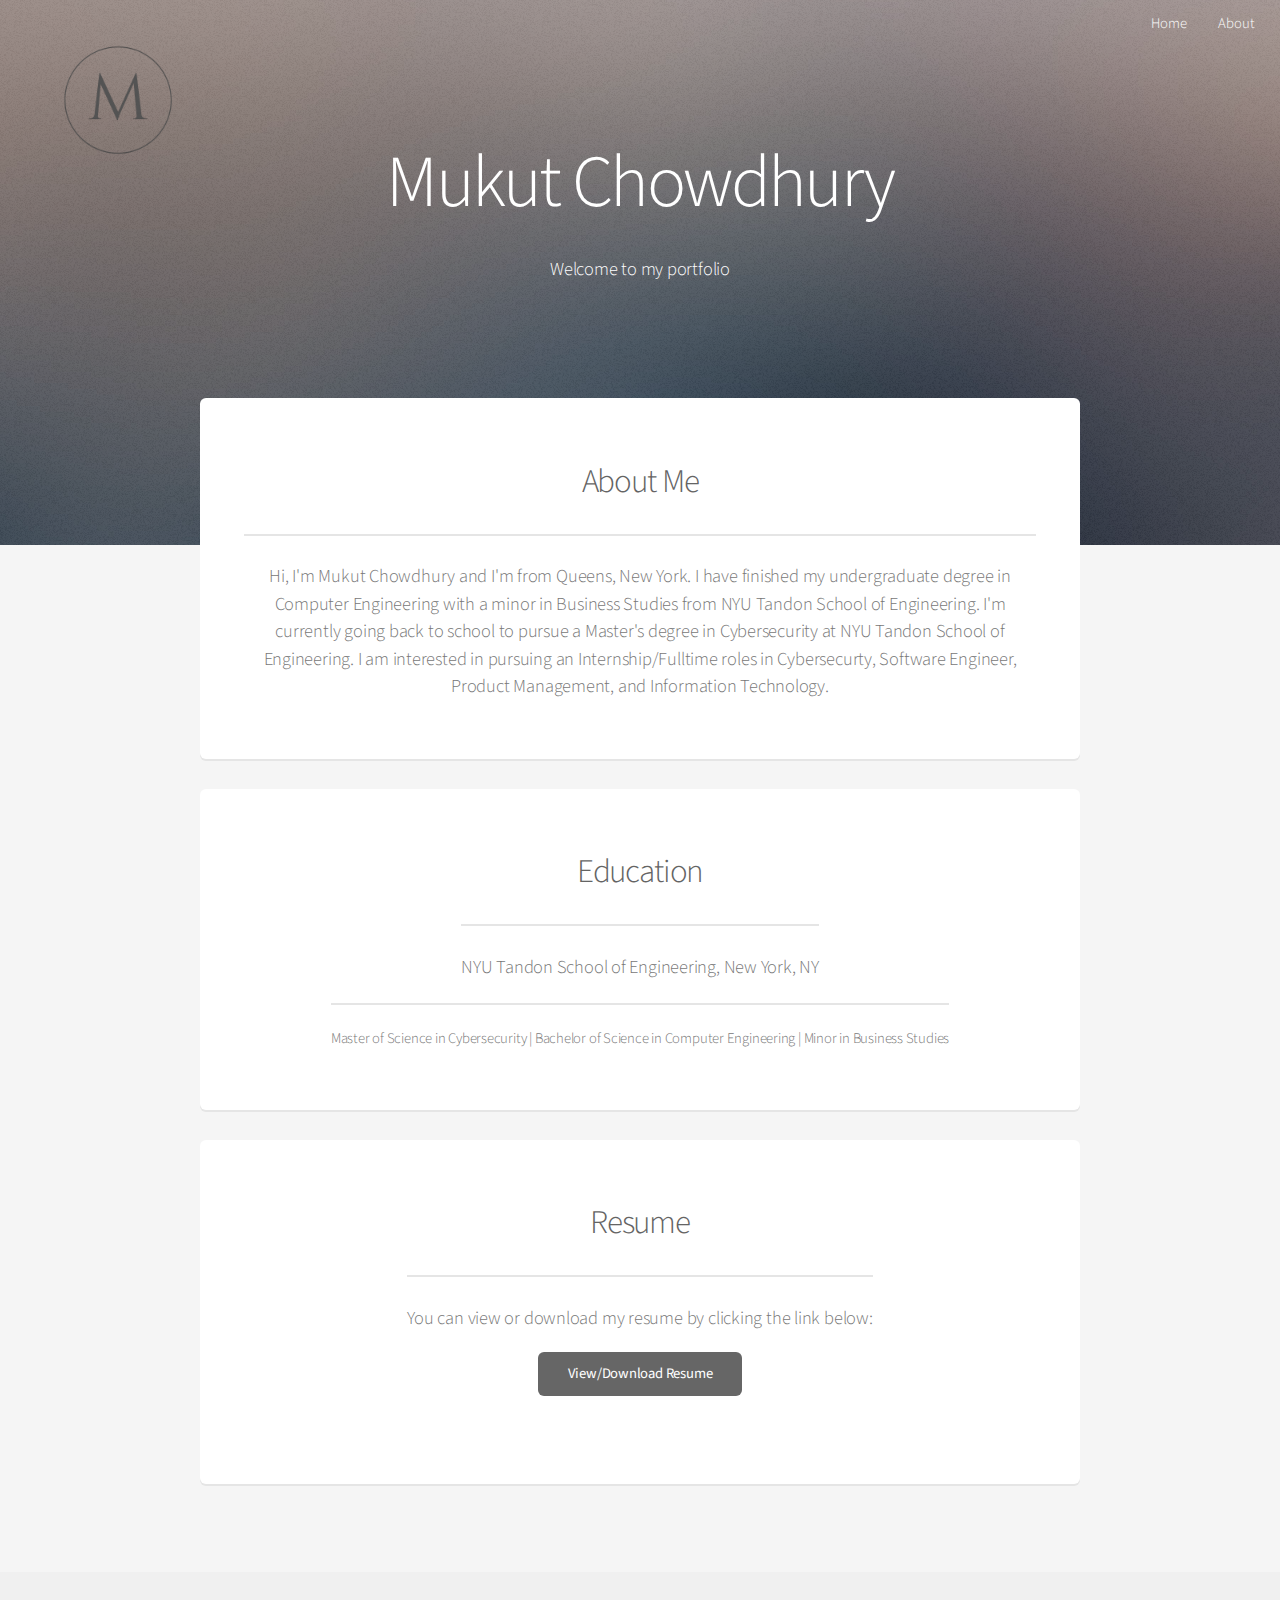
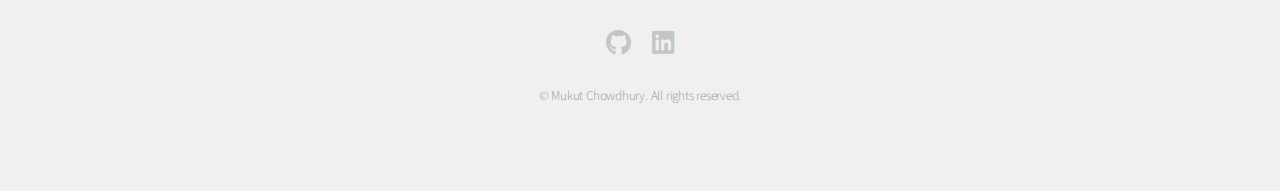
==== commit d542303b: "Changes" ====
--- a/index.html
+++ b/index.html
@@ -22,7 +22,7 @@
 
 			<!-- Banner -->
 				<section id="banner">
-					<h2>Mukut Chowdhury</h2>
+					<h2 style="font-size: 5em;">Mukut Chowdhury</h2>
 					<p>Welcome to my portfolio</p>
 				</section>
 
@@ -31,7 +31,7 @@
 					<section class="box special">
 						<header class="major">
 							<h2>About Me</h2>
-							<p>Hi, I'm Mukut Chowdhury and I'm from Queens, New York. I have finished my undergraduate degree in Computer Engineering with a minor in Business Studies from NYU Tandon School of Engineering. I'm currently going back to school to pursue a Master's degree in Cybersecurity at NYU Tandon School of Engineering. </p>
+							<p>Hi, I'm Mukut Chowdhury and I'm from Queens, New York. I have finished my undergraduate degree in Computer Engineering with a minor in Business Studies from NYU Tandon School of Engineering. I'm currently going back to school to pursue a Master's degree in Cybersecurity at NYU Tandon School of Engineering. I am interested in pursuing an Internship/Fulltime roles in Cybersecurty, Software Engineer, Product Management, and Information Technology. </p>
 						</header>
 					</section>
 
@@ -48,7 +48,7 @@
 							<h2>Resume</h2>
 							<p>You can view or download my resume by clicking the link below:</p>
 							<ul class="actions special">
-								<li><a href="path/to/Mukut Chowdhury Resume.pdf" target="_blank" class="button">View/Download Resume</a></li>
+								<li><a href="Mukut Chowdhury Resume.pdf" target="_blank" class="button" style="margin-top:20px">View/Download Resume</a></li>
 							</ul>
 						</header>
 					</section>
--- a/assets/css/main.css
+++ b/assets/css/main.css
@@ -10,7 +10,7 @@
 /* Reset */
 
 /* Based on meyerweb.com/eric/tools/css/reset (v2.0 | 20110126 | License: public domain) */
-
+	
 	html, body, div, span, applet, object,
 	iframe, h1, h2, h3, h4, h5, h6, p, blockquote,
 	pre, a, abbr, acronym, address, big, cite,
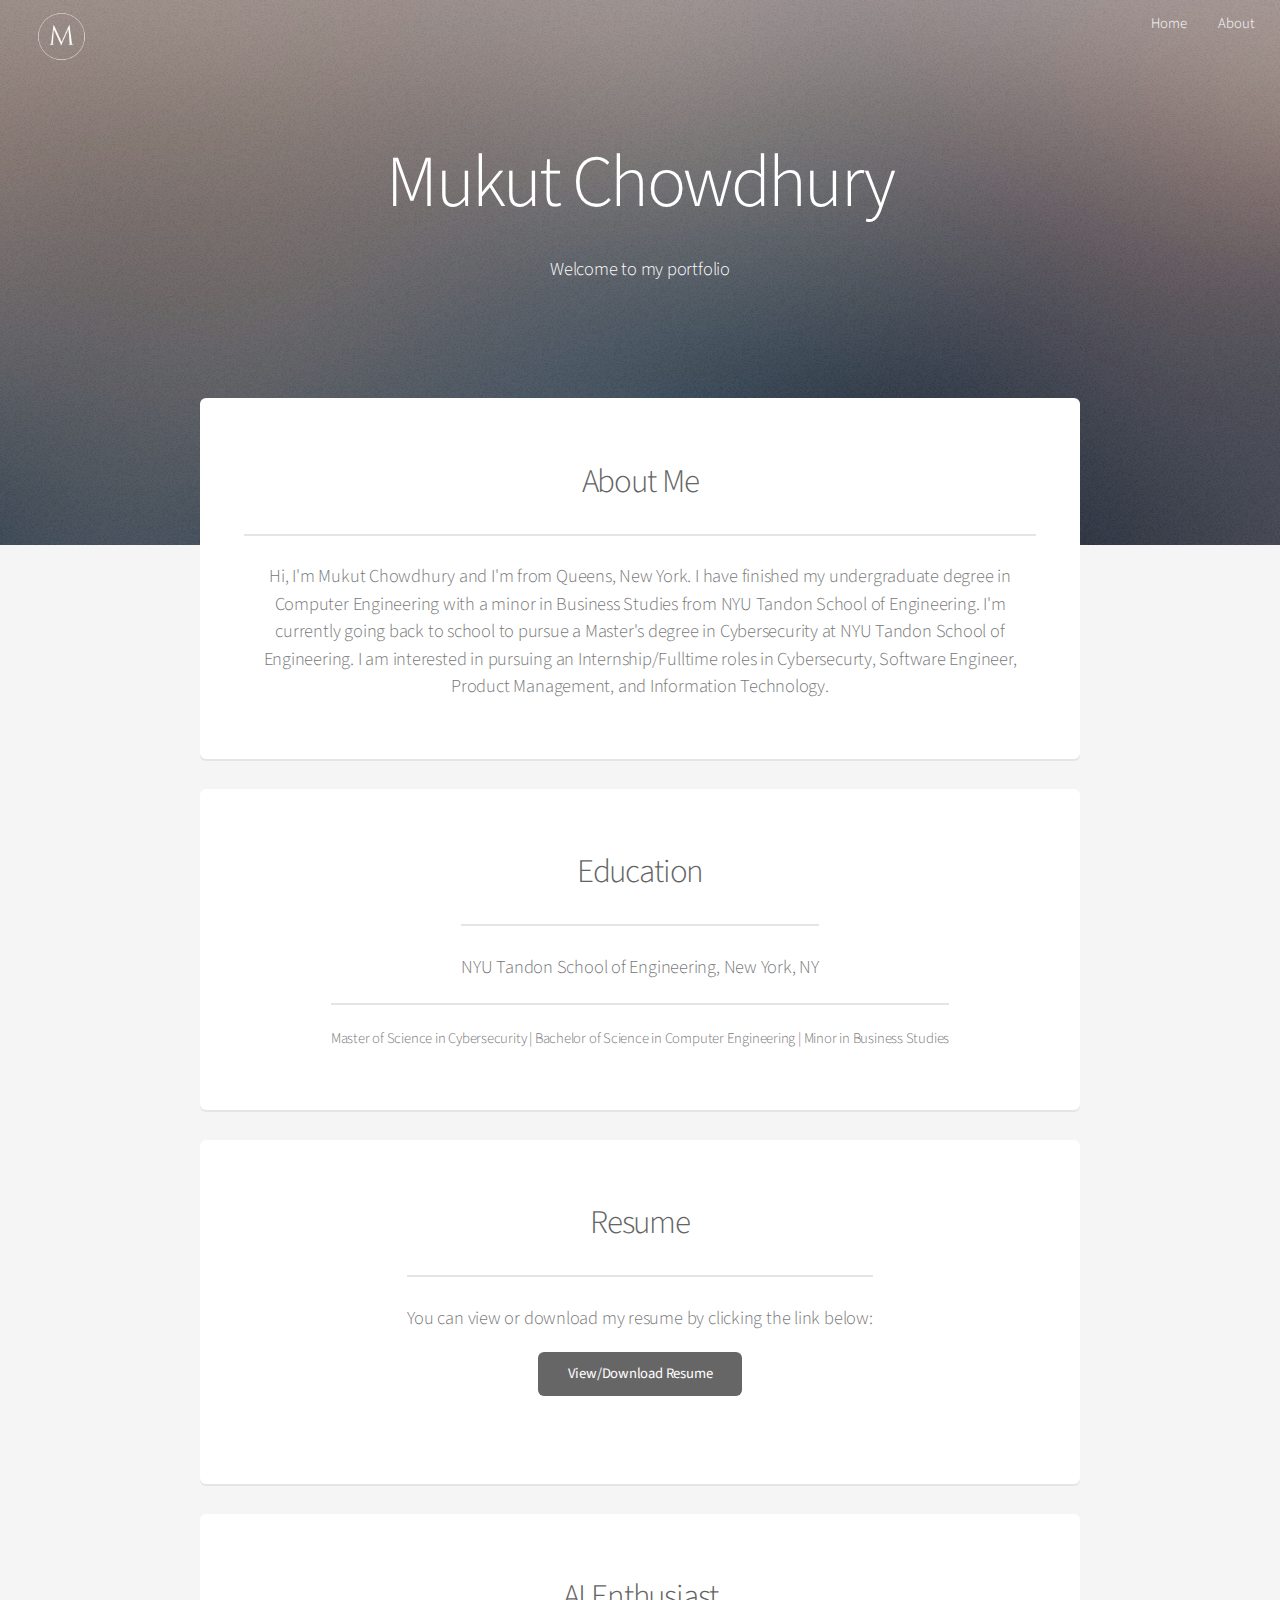
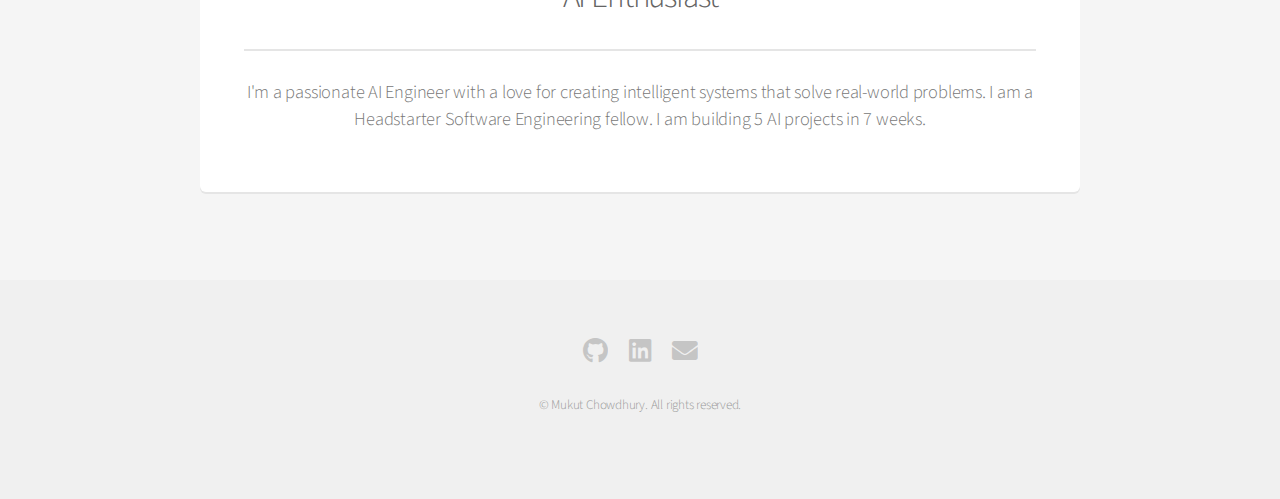
==== commit 8b06a35f: "changes" ====
--- a/index.html
+++ b/index.html
@@ -1,80 +1,93 @@
 <!DOCTYPE HTML>
 <html>
-	<head>
-		<title>Mukut Chowdhury - Portfolio</title>
-		<meta charset="utf-8" />
-		<meta name="viewport" content="width=device-width, initial-scale=1, user-scalable=no" />
-		<link rel="stylesheet" href="assets/css/main.css" />
-	</head>
-	<body class="landing is-preload">
-		<div id="page-wrapper">
+<head>
+    <title>Mukut Chowdhury - Portfolio</title>
+    <meta charset="utf-8" />
+    <meta name="viewport" content="width=device-width, initial-scale=1, user-scalable=no" />
+    <link rel="stylesheet" href="assets/css/main.css" />
+</head>
+<body class="landing is-preload">
+    <div id="page-wrapper">
 
-			<!-- Header -->
-				<header id="header" class="alt">
-					<h1><a href="index.html"><img src="images/mukut-logo.png" alt="Logo" width="200px" height="200px"/></a></h1>
-					<nav id="nav">
-						<ul>
-							<li><a href="index.html">Home</a></li>
-							<li><a href="generic.html">About</a></li>
-						</ul>
-					</nav>
-				</header>
+        <!-- Header -->
+        <header id="header" class="alt">
+            <h1>
+                <a href="index.html">
+                    <img src="images/white-logo.png" alt="Logo" width="87px" height="87px" />
+                </a>
+            </h1>
+            <nav id="nav">
+                <ul>
+                    <li><a href="index.html">Home</a></li>
+                    <li><a href="about.html">About</a></li>
+                </ul>
+            </nav>
+        </header>
 
-			<!-- Banner -->
-				<section id="banner">
-					<h2 style="font-size: 5em;">Mukut Chowdhury</h2>
-					<p>Welcome to my portfolio</p>
-				</section>
+        <!-- Banner -->
+        <section id="banner">
+            <h2 style="font-size: 5em;">Mukut Chowdhury</h2>
+            <p>Welcome to my portfolio</p>
+        </section>
 
-			<!-- Main -->
-				<section id="main" class="container">
-					<section class="box special">
-						<header class="major">
-							<h2>About Me</h2>
-							<p>Hi, I'm Mukut Chowdhury and I'm from Queens, New York. I have finished my undergraduate degree in Computer Engineering with a minor in Business Studies from NYU Tandon School of Engineering. I'm currently going back to school to pursue a Master's degree in Cybersecurity at NYU Tandon School of Engineering. I am interested in pursuing an Internship/Fulltime roles in Cybersecurty, Software Engineer, Product Management, and Information Technology. </p>
-						</header>
-					</section>
+        <!-- Main -->
+        <section id="main" class="container">
+            <section class="box special">
+                <header class="major">
+                    <h2>About Me</h2>
+                    <p>Hi, I'm Mukut Chowdhury and I'm from Queens, New York. I have finished my undergraduate degree in Computer Engineering with a minor in Business Studies from NYU Tandon School of Engineering. I'm currently going back to school to pursue a Master's degree in Cybersecurity at NYU Tandon School of Engineering. I am interested in pursuing an Internship/Fulltime roles in Cybersecurty, Software Engineer, Product Management, and Information Technology.</p>
+                </header>
+            </section>
 
-					<section class="box special features">
-						<header class="major">
-							<h2>Education</h2>
-							<p>NYU Tandon School of Engineering, New York, NY</p>
-							<p>Master of Science in Cybersecurity | Bachelor of Science in Computer Engineering | Minor in Business Studies</p>
-						</header>
-					</section>
+            <section class="box special features">
+                <header class="major">
+                    <h2>Education</h2>
+                    <p>NYU Tandon School of Engineering, New York, NY</p>
+                    <p>Master of Science in Cybersecurity | Bachelor of Science in Computer Engineering | Minor in Business Studies</p>
+                </header>
+            </section>
 
-					<section class="box special features">
-						<header class="major">
-							<h2>Resume</h2>
-							<p>You can view or download my resume by clicking the link below:</p>
-							<ul class="actions special">
-								<li><a href="Mukut Chowdhury Resume.pdf" target="_blank" class="button" style="margin-top:20px">View/Download Resume</a></li>
-							</ul>
-						</header>
-					</section>
-				</section>
+            <section class="box special features">
+                <header class="major">
+                    <h2>Resume</h2>
+                    <p>You can view or download my resume by clicking the link below:</p>
+                    <ul class="actions special">
+                        <li><a href="Mukut Chowdhury Resume.pdf" target="_blank" class="button" style="margin-top:20px">View/Download Resume</a></li>
+                    </ul>
+                </header>
+            </section>
 
-			<!-- Footer -->
-				<footer id="footer">
-					<ul class="icons">
-						<li><a href="https://github.com/mukutchowdhury" target="_blank" class="icon brands fa-github"><span class="label">GitHub</span></a></li>
-						<li><a href="https://linkedin.com/in/mchow2001" target="_blank" class="icon brands fa-linkedin"><span class="label">LinkedIn</span></a></li>
-					</ul>
-					<ul class="copyright">
-						<li>&copy; Mukut Chowdhury. All rights reserved.</li>
-					</ul>
-				</footer>
+            <section class="box special">
+                <header class="major">
+                    <h2>AI Enthusiast</h2>
+                    <p>I'm a passionate AI Engineer with a love for creating intelligent systems that solve real-world problems. I am a Headstarter Software Engineering fellow. 
+						I am building 5 AI projects in 7 weeks.   </p>
+                </header>
+            </section>
+        </section>
 
-		</div>
+        <!-- Footer -->
+        <footer id="footer">
+            <ul class="icons">
+                <li><a href="https://github.com/mukutchowdhury" target="_blank" class="icon brands fa-github"><span class="label">GitHub</span></a></li>
+                <li><a href="https://linkedin.com/in/mchow2001" target="_blank" class="icon brands fa-linkedin"><span class="label">LinkedIn</span></a></li>
+				<li><a href="mailto:mukutchowdhury01@gmail.com" target="_blank" class="icon solid alt fa-envelope"><span class="label">Email</span></a></li>
+            </ul>
+            <ul class="copyright">
+                <li>&copy; Mukut Chowdhury. All rights reserved.</li>
+            </ul>
+        </footer>
 
-		<!-- Scripts -->
-			<script src="assets/js/jquery.min.js"></script>
-			<script src="assets/js/jquery.dropotron.min.js"></script>
-			<script src="assets/js/jquery.scrollex.min.js"></script>
-			<script src="assets/js/browser.min.js"></script>
-			<script src="assets/js/breakpoints.min.js"></script>
-			<script src="assets/js/util.js"></script>
-			<script src="assets/js/main.js"></script>
+    </div>
 
-	</body>
+    <!-- Scripts -->
+    <script src="assets/js/jquery.min.js"></script>
+    <script src="assets/js/jquery.dropotron.min.js"></script>
+    <script src="assets/js/jquery.scrollex.min.js"></script>
+    <script src="assets/js/browser.min.js"></script>
+    <script src="assets/js/breakpoints.min.js"></script>
+    <script src="assets/js/util.js"></script>
+    <script src="assets/js/main.js"></script>
+
+</body>
 </html>
--- a/assets/css/main.css
+++ b/assets/css/main.css
@@ -2951,7 +2951,7 @@
 			margin: 0;
 			padding: 0;
 			position: absolute;
-			top: 0;
+			top: -.5em;
 		}
 
 			#header h1 a {
@@ -3895,4 +3895,38 @@
 				padding: 2.5em 1em 3em 1em;
 			}
 
-	}+	}
+
+
+	@media screen and (max-width: 736px) {
+		#nav {
+			display: flex;
+			flex-direction: column;
+			align-items: center;
+		}
+		#nav ul {
+			display: flex;
+			flex-direction: column;
+			padding: 0;
+			margin: 0;
+			list-style: none;
+		}
+		#nav ul li {
+			margin: 0.5em 0;
+		}
+		#nav ul li a {
+			padding: 0.5em 1em;
+			border-radius: 4px;
+			background-color: #f5f5f5;
+		}
+		#header {
+			text-align: center;
+		}
+		#header h1 {
+			margin: 0;
+		}
+		#header nav {
+			margin-top: 1em;
+		}
+	}
+	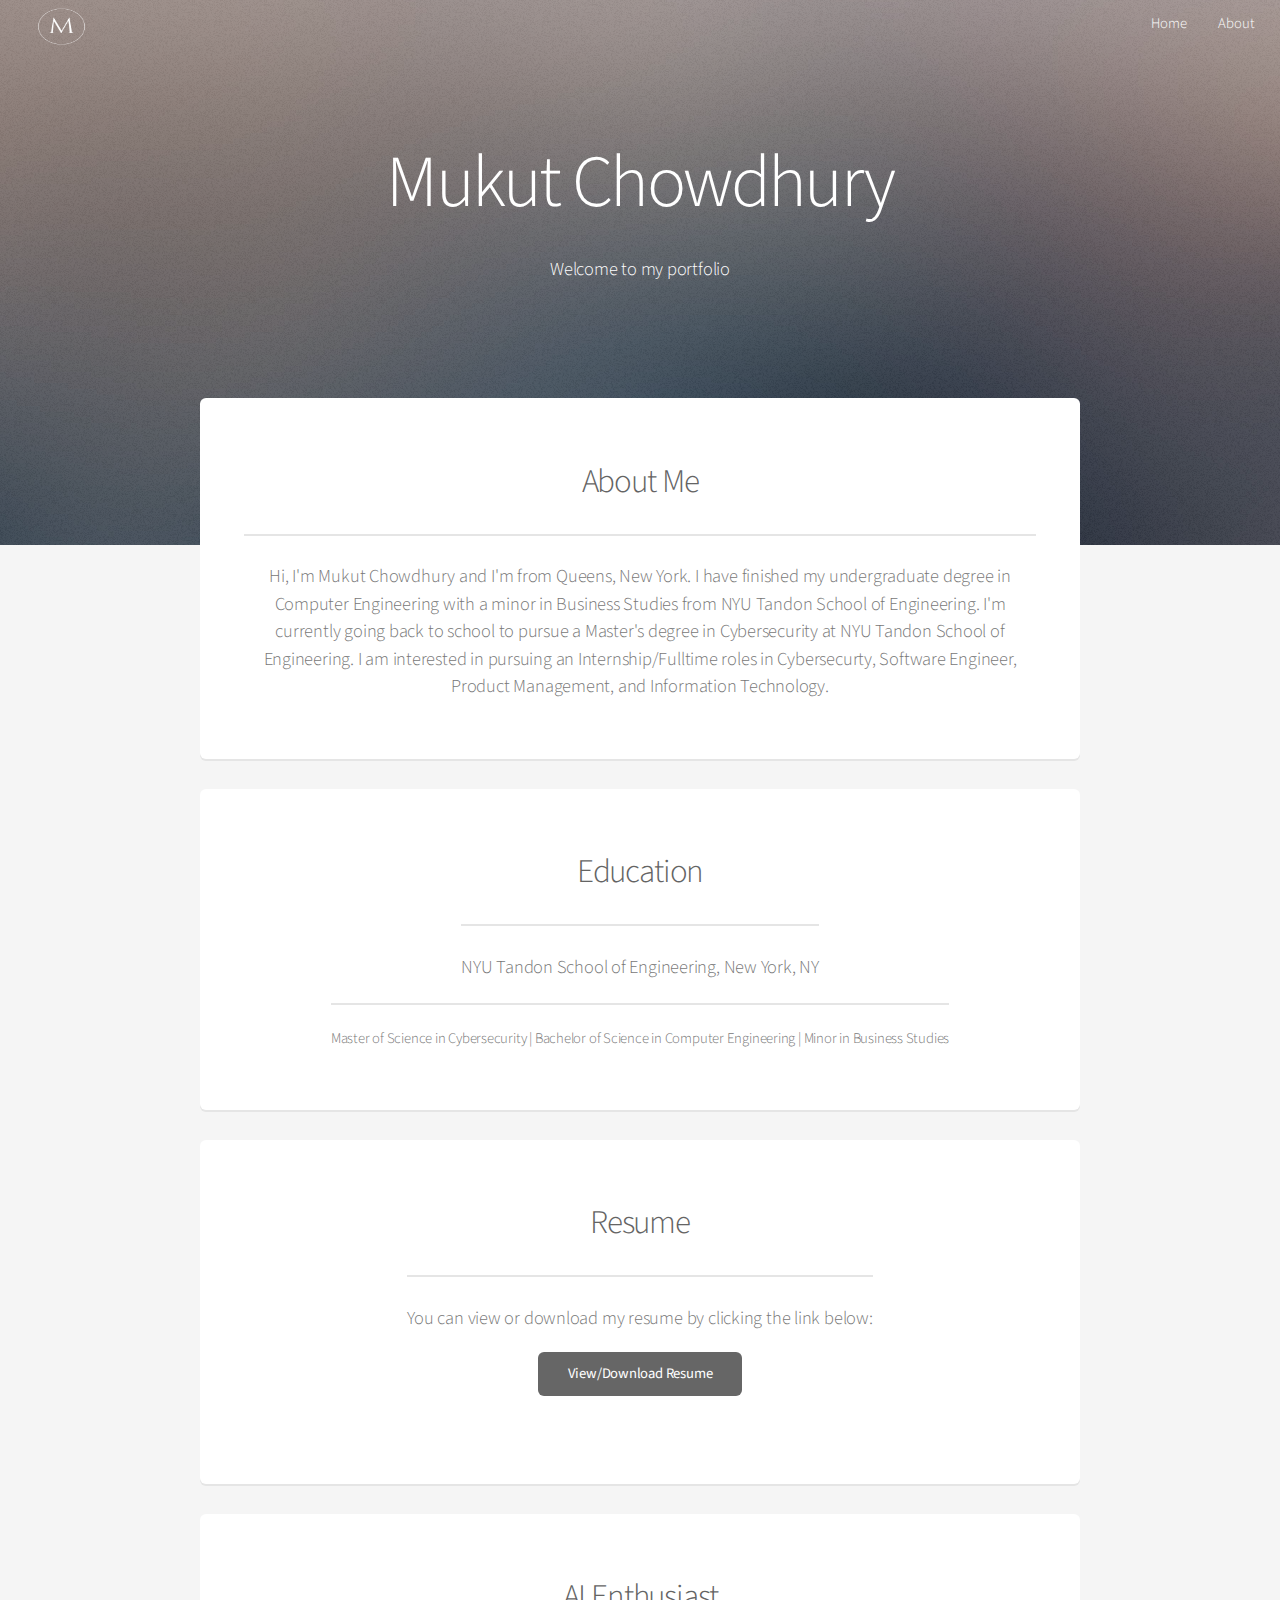
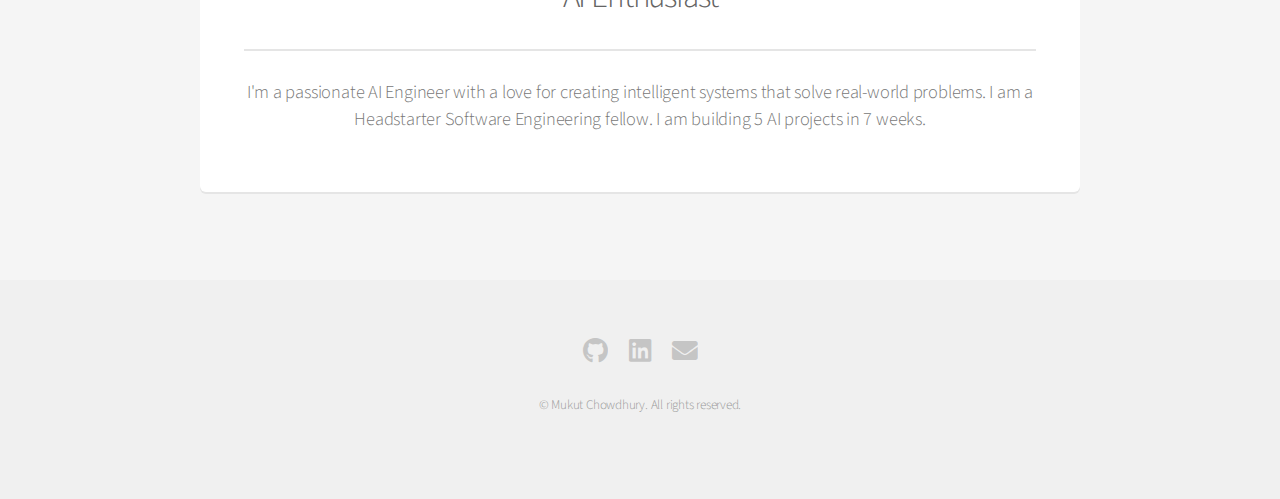
==== commit 5c890240: "Updated Spacing" ====
--- a/index.html
+++ b/index.html
@@ -13,7 +13,7 @@
         <header id="header" class="alt">
             <h1>
                 <a href="index.html">
-                    <img src="images/white-logo.png" alt="Logo" width="87px" height="87px" />
+                    <img src="images/white-logo.png" alt="Logo" width="87px" height="67px" />
                 </a>
             </h1>
             <nav id="nav">
